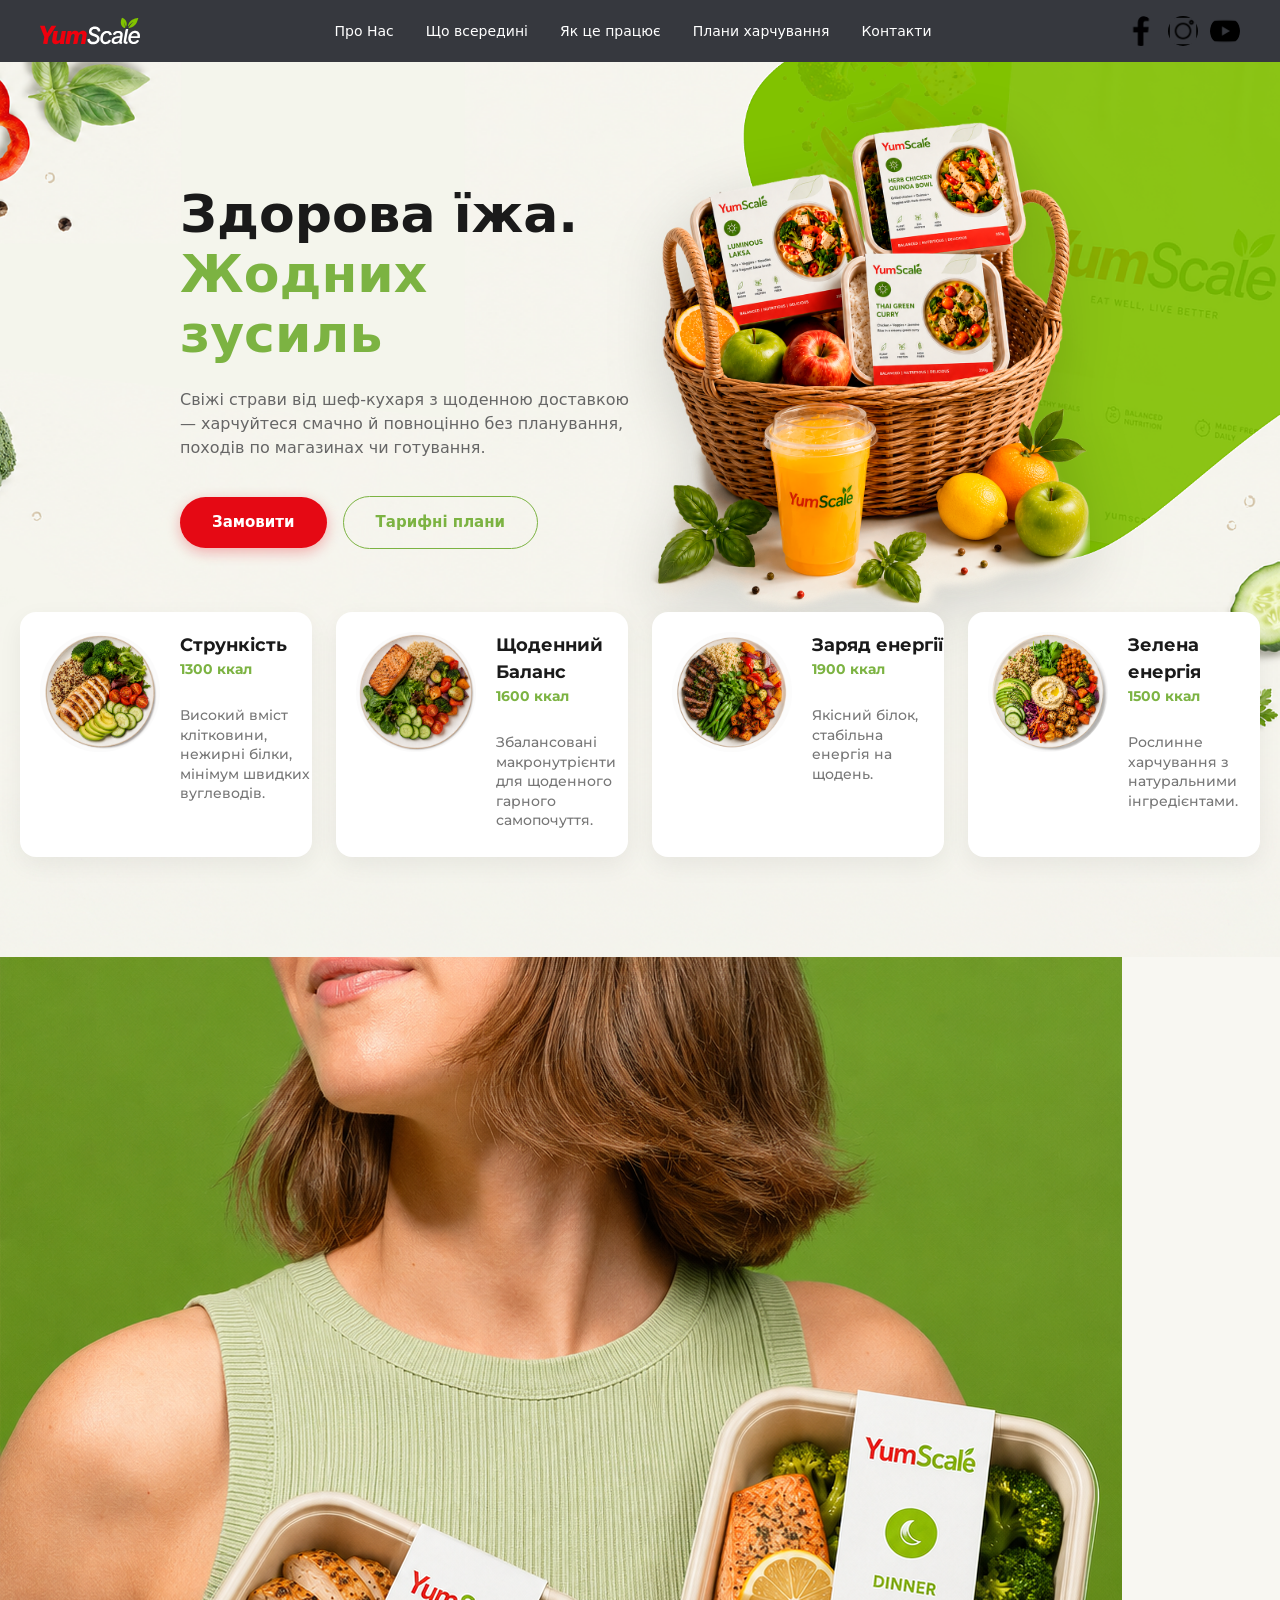
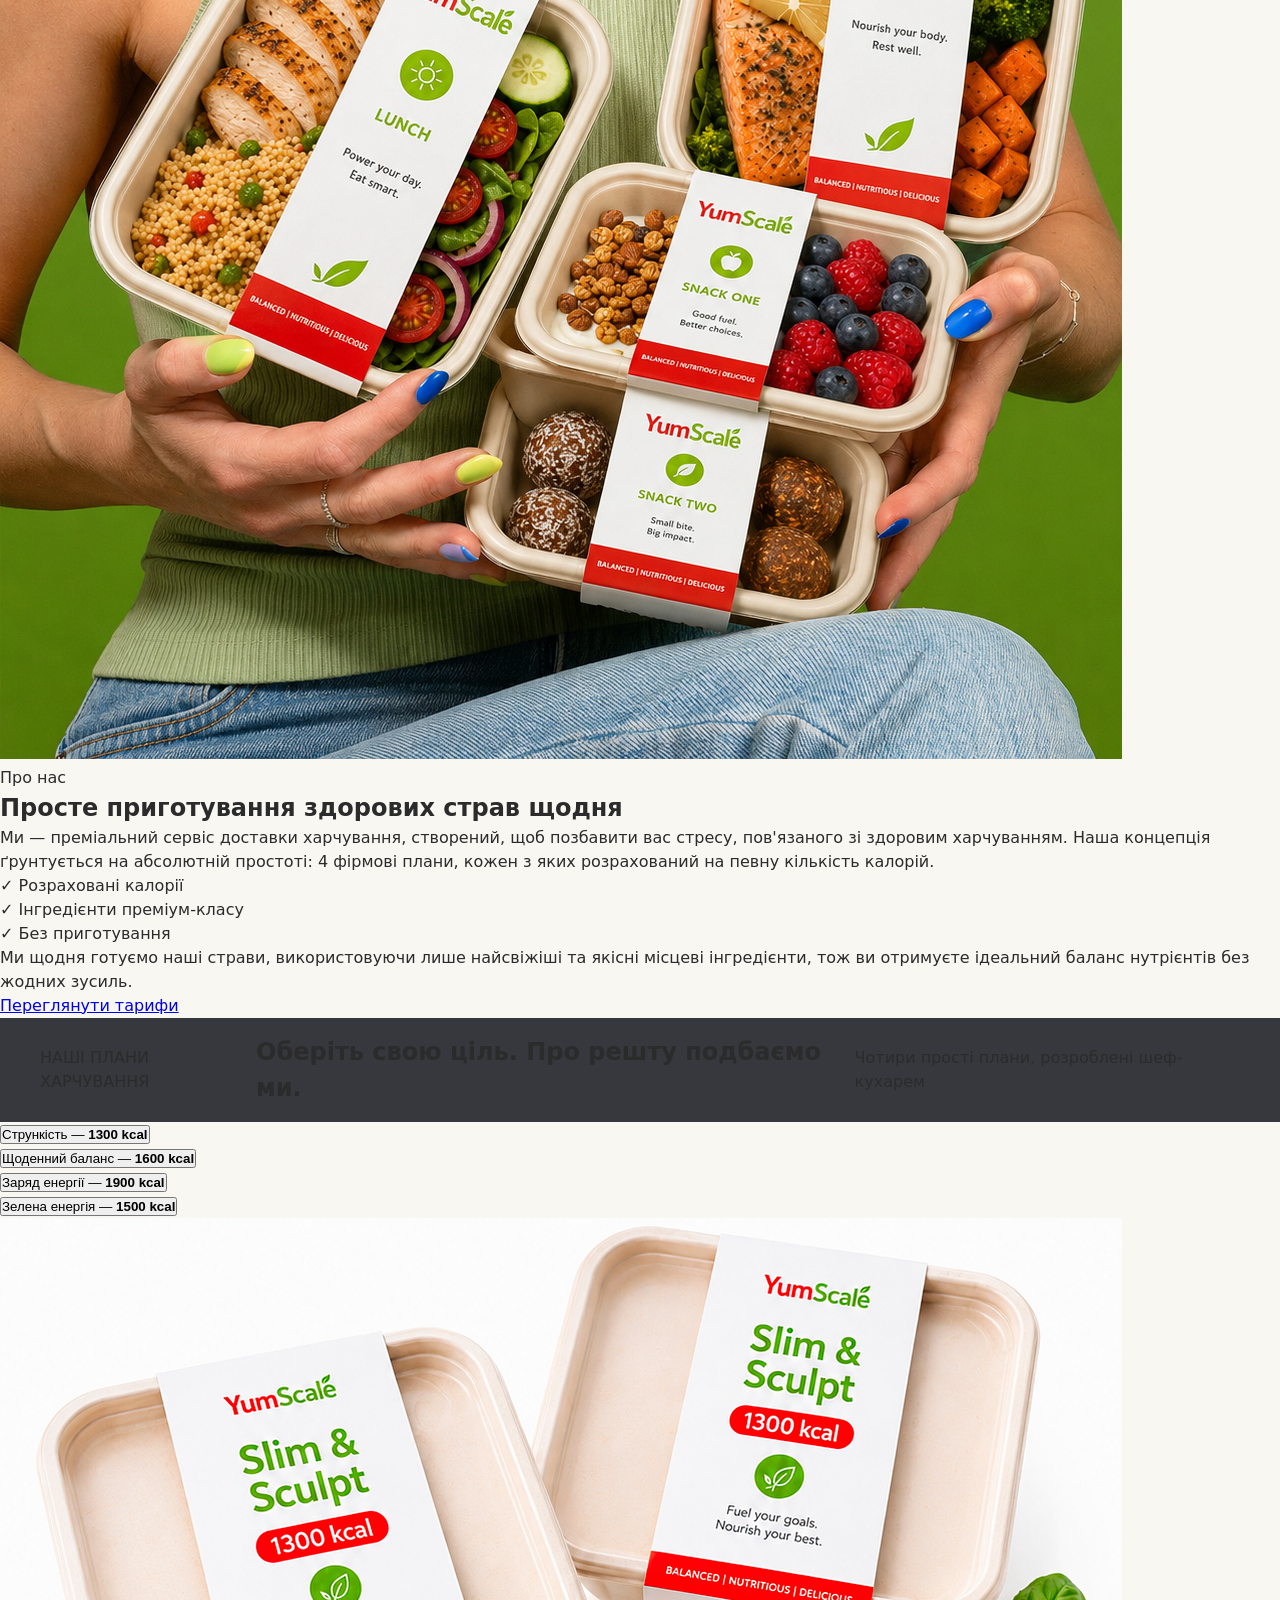
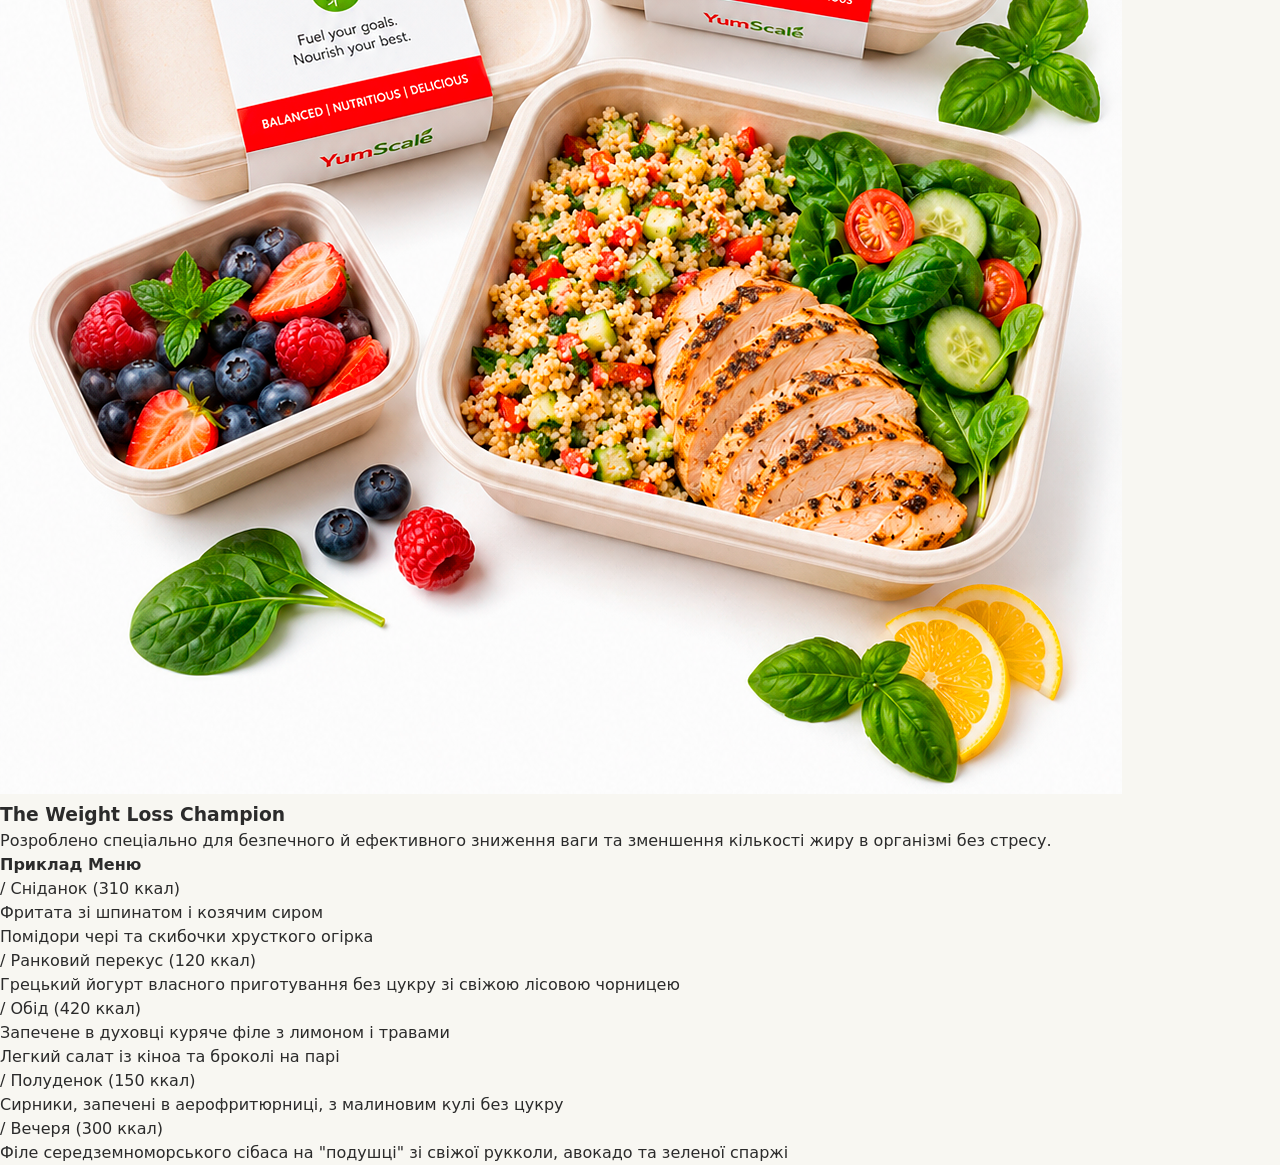
==== index.html @ 1cda593f "Lab8" ====
<!DOCTYPE html>
<html lang="en">
<head>
    <meta charset="UTF-8">
    <meta name="viewport" content="width=device-width, initial-scale=1.0">
    <title>YumScale</title>
    <link rel="stylesheet" href="css.css">
</head>
<body>
    <header>
        <img src="/Images/logo.svg" alt="#" width="100" height="30">
        <nav>
            <ul>
                <li><a href="#about">Про Нас</a></li>
                <li><a href="">Що всередині</a></li>
                <li><a href="">Як це працює</a></li>
                <li><a href="">Плани харчування</a></li>
                <li><a href="/details.html">Контакти</a></li>
            </ul>
        </nav>
        <div>
            <a href="https://facebook.com"><img src="/facebook-app-symbol.png" width="30" height="30" alt="#"></a>
            <a href="https://instagram.com"><img src="/instagram.png" alt="#" width="30" height="30"></a>
            <a href="https://www.youtube.com/"><img src="/youtube.png" alt="#" width="30" height="30"></a>
        </div>
    </header>

    <main>
        <section class="head">
            <div class="head__container">
                <div class="head__content">
                    <h1 class="head__title"> Здорова їжа.<br><span class="head__title-accent">Жодних зусиль</span></h1>
                    <p class="head__description"> Свіжі страви від шеф-кухаря з щоденною доставкою — харчуйтеся смачно й повноцінно без планування, походів по магазинах чи готування.</p>
                <div class="head__actions">
                    <a href="#order" class="head__btn head__btn--primary">Замовити</a>
                    <a href="#plans" class="head__btn head__btn--secondary">Тарифні плани</a>
                </div>
                </div>
                <div class="head__media">
                <img src="/Images/1.png" alt="Кошик з готовими стравами та свіжими продуктами" width="440" height="456" class="head__image">
                </div>
            </div>
            <div class="head__ration-card">
                <article class="ration-card">
                    <img src="/Images/ChatGPT Image Jun 30, 2026, 11_27_58 AM (1).png"  alt="Стрункість" class="ration-card__image">
                    <div class="ration-card__body">
                        <h3 class="ration-card__title">Стрункість</h3>
                        <dl class="ration-card__details">
                            <dd class="ration-card__calories">1300 ккал</dd>
                            <dd class="ration-card__description">Високий вміст клітковини, нежирні білки, мінімум швидких вуглеводів.</dd>
                        </dl>
                    </div>
                </article>
            
                <article class="ration-card">
                    <img src="/Images/ChatGPT Image Jun 30, 2026, 11_27_59 AM (4).png"  alt="Стрункість" class="ration-card__image">
                    <div class="ration-card__body">
                        <h3 class="ration-card__title">Щоденний Баланс</h3>
                        <dl class="ration-card__details">
                            <dd class="ration-card__calories">1600 ккал</dd>                        
                            <dd class="ration-card__description">Збалансовані макронутрієнти для щоденного гарного самопочуття.</dd>
                        </dl>
                    </div>
                </article>
            
                <article class="ration-card">
                    <img src="/Images/ChatGPT Image Jun 30, 2026, 11_27_59 AM (3).png"  alt="Стрункість" class="ration-card__image">
                    <div class="ration-card__body">
                        <h3 class="ration-card__title">Заряд енергії</h3>
                        <dl class="ration-card__details">
                            <dd class="ration-card__calories">1900 ккал</dd>
                            <dd class="ration-card__description">Якісний білок, стабільна енергія на щодень.</dd>
                        </dl>
                    </div>
                </article>
            
                <article class="ration-card">
                    <img src="/Images/ChatGPT Image Jun 30, 2026, 11_27_58 AM (2).png"  alt="Стрункість" class="ration-card__image">
                    <div class="ration-card__body">
                        <h3 class="ration-card__title">Зелена енергія</h3>
                        <dl class="ration-card__details">
                            <dd class="ration-card__calories">1500 ккал</dd>
                            <dd class="ration-card__description">Рослинне харчування з натуральними інгредієнтами.</dd>
                        </dl>
                    </div>
                </article>
            </div>
        </section>

        <section class="about" id="about">
            <div class="about__container">
                <div class="about__media">
                    <img src="/Images/ChatGPT Image Jun 29, 2026, 12_52_19 PM.png" alt="№" class="about__image">
                </div>

                <div class="about__content">
                    <span class="about__subtitle">Про нас</span>
                    <h2 class="about__title">Просте приготування здорових страв щодня</h2>
                    <p class="about__text">Ми — преміальний сервіс доставки харчування, створений, щоб позбавити вас стресу, пов'язаного зі здоровим харчуванням. Наша концепція ґрунтується на абсолютній простоті: 4 фірмові плани, кожен з яких розрахований на певну кількість калорій.</p>
                    <ul class="about__features features-list">
                        <div class="features-list__item">
                            <span class="features-list__icon">✓</span>
                            <span class="features-list__text">Розраховані калорії</span>
                        </div>
                        <div class="features-list__item">
                            <span class="features-list__icon">✓</span>
                            <span class="features-list__text">Інгредієнти преміум-класу</span>
                        </div>
                        <div class="features-list__item">
                            <span class="features-list__icon">✓</span>
                            <span class="features-list__text">Без приготування</span>
                        </div>
                    </ul>
                    <p class="about__text">Ми щодня готуємо наші страви, використовуючи лише найсвіжіші та якісні місцеві інгредієнти, тож ви отримуєте ідеальний баланс нутрієнтів без жодних зусиль.</p>
                    <div class="about__actions"><a href="#plans" class="about__btn btn btn--primary">Переглянути тарифи</a></div>
                </div>

            </div>
        </section>

        <section class="plans">
            <div class="plans__container">

                <header class="plans__header">
                    <span class="plans__subtitle">НАШІ ПЛАНИ ХАРЧУВАННЯ</span>
                    <h2 class="plans__title">Оберіть свою ціль. Про решту подбаємо ми.</h2>
                    <p class="plans__description">Чотири прості плани, розроблені шеф-кухарем</p>
                </header>

                <ul class="plans__tabs tabs-menu">
                    <li class="tabs-menu__item">
                        <button class="tabs-menu__btn tabs-menu__btn--active" type="button">Стрункість — <strong>1300 kcal</strong></button>
                    </li>
                    <li class="tabs-menu__item">
                        <button class="tabs-menu__btn" type="button">Щоденний баланс — <strong>1600 kcal</strong></button>
                    </li>
                    <li class="tabs-menu__item">
                        <button class="tabs-menu__btn" type="button">Заряд енергії — <strong>1900 kcal</strong></button>
                    </li>
                    <li class="tabs-menu__item">
                        <button class="tabs-menu__btn" type="button">Зелена енергія — <strong>1500 kcal</strong></button>
                    </li>
                </ul>

                <div class="plans__content plan-details">
                
                    <div class="plan-details__media">
                        <img src="/Images/meal1.png" alt="Раціон Slim & Sculpt 1300 kcal" class="plan-details__image">
                    </div>
                
                    <div class="plan-details__info">
                        <h3 class="plan-details__title">The Weight Loss Champion</h3>
                        <p class="plan-details__text">Розроблено спеціально для безпечного й ефективного зниження ваги та зменшення кількості жиру в організмі без стресу.</p>
                        <h4 class="plan-details__menu-title">Приклад Меню</h4>
                    
                        <ul class="nested-menu">
                            <ol class="nested-menu__sublist">

                                <li class="nested-menu__item nested-menu__item--level-2">
                                    <span class="nested-menu__meal-title"> / Сніданок (310 ккал)</span>
                                    <ul class="nested-menu__dish-list">
                                        <li class="nested-menu__dish-item">Фритата зі шпинатом і козячим сиром</li>
                                        <li class="nested-menu__dish-item">Помідори чері та скибочки хрусткого огірка</li>
                                    </ul>
                                </li>
                            
                                <li class="nested-menu__item nested-menu__item--level-2">
                                    <span class="nested-menu__meal-title"> / Ранковий перекус (120 ккал)</span>
                                    <ul class="nested-menu__dish-list">
                                        <li class="nested-menu__dish-item">Грецький йогурт власного приготування без цукру зі свіжою лісовою чорницею</li>
                                    </ul>
                                </li>
                            
                                <li class="nested-menu__item nested-menu__item--level-2">
                                    <span class="nested-menu__meal-title"> / Обід (420 ккал)</span>
                                    <ul class="nested-menu__dish-list">
                                        <li class="nested-menu__dish-item">Запечене в духовці куряче філе з лимоном і травами</li>
                                        <li class="nested-menu__dish-item">Легкий салат із кіноа та броколі на парі</li>
                                    </ul>
                                </li>
                            
                                <li class="nested-menu__item nested-menu__item--level-2">
                                    <span class="nested-menu__meal-title"> / Полуденок (150 ккал)</span>
                                    <ul class="nested-menu__dish-list">
                                        <li class="nested-menu__dish-item">Сирники, запечені в аерофритюрниці, з малиновим кулі без цукру</li>
                                    </ul>
                                </li>
                            
                                <li class="nested-menu__item nested-menu__item--level-2">
                                    <span class="nested-menu__meal-title"> / Вечеря (300 ккал)</span>
                                    <ul class="nested-menu__dish-list">
                                        <li class="nested-menu__dish-item">Філе середземноморського сібаса на "подушці" зі свіжої рукколи, авокадо та зеленої спаржі</li>
                                    </ul>
                                </li>
                            </ol>
                        </ul>
                    </div>
                </div>
            </div>
        </section>

    </main>

    <footer>
        
    </footer>
</body>
</html>
---- css.css ----
@import url("https://fonts.googleapis.com/css2?family=Montserrat:wght@400;500;600;700&display=swap");
*,
*::before,
*::after {
  box-sizing: border-box;
  margin: 0;
  padding: 0;
}

body {
  font-family: "Inter", system-ui, -apple-system, sans-serif;
  background-color: #f8f7f2;
  color: #2b2b2b;
  line-height: 1.5;
}

header {
  background-color: #36383e;
  padding: 16px 40px;
  display: flex;
  align-items: center;
  justify-content: space-between;
  position: sticky;
  top: 0;
  z-index: 100;
}

header nav ul {
  display: flex;
  list-style: none;
  gap: 32px;
}

header nav a {
  color: #ffffff;
  text-decoration: none;
  font-size: 14px;
  font-weight: 500;
  transition: color 0.2s ease;
}

header nav a:hover {
  color: #8bc34a;
}

header div {
  display: flex;
  align-items: center;
  gap: 12px;
}

header div a img {
  display: block;
  border-radius: 50%;
  transition: transform 0.2s ease, opacity 0.2s ease;
}

header div a img:hover {
  transform: scale(1.1);
  opacity: 0.9;
}

/*----------------------------------------------main------------------------------------------------------*/
/*------------------head-------------------------*/
.head {
  position: relative;
  overflow: hidden;
  padding: 60px 0 100px 0;
  background-image: url("/Images/Frame2.png");
  background-repeat: no-repeat;
  background-position: center center;
  background-size: cover;
  display: flex;
  flex-direction: column;
  justify-content: center;
}

.head__container {
  max-width: 1200px;
  margin: 0 auto;
  padding: 0 20px;
  display: flex;
  align-items: center;
  justify-content: space-between;
  position: relative;
  z-index: 2;
}

.head__content {
  flex: 0 1 50%;
  max-width: 550px;
}

.head__title {
  font-size: 52px;
  font-weight: 800;
  line-height: 1.15;
  color: #1a1a1a;
  margin-bottom: 24px;
}

.head__title-accent {
  color: #7cb342;
}

.head__description {
  font-size: 16px;
  color: #666666;
  margin-bottom: 36px;
  max-width: 480px;
}

.head__actions {
  display: flex;
  gap: 16px;
  align-items: center;
}

.head__btn {
  display: inline-flex;
  align-items: center;
  justify-content: center;
  padding: 14px 32px;
  border-radius: 30px;
  font-size: 15px;
  font-weight: 600;
  text-decoration: none;
  transition: all 0.25s ease;
}

.head__btn--primary {
  background-color: #e50914;
  color: #ffffff;
  box-shadow: 0 4px 14px rgba(229, 9, 20, 0.3);
}

.head__btn--primary:hover {
  background-color: #c00710;
  transform: translateY(-2px);
}

.head__btn--secondary {
  background-color: transparent;
  color: #7cb342;
  border: 1.5px solid #7cb342;
}

.head__btn--secondary:hover {
  background-color: #7cb342;
  color: #ffffff;
  transform: translateY(-2px);
}

.head__media {
  flex: 0 1 50%;
  display: flex;
  justify-content: center;
  position: relative;
  z-index: 2;
}

.head__image {
  max-width: 100%;
  height: auto;
  -o-object-fit: contain;
     object-fit: contain;
  filter: drop-shadow(0 15px 30px rgba(0, 0, 0, 0.15));
}

.head__ration-card {
  position: relative;
  display: flex;
  justify-content: center;
  gap: 24px;
  z-index: 3;
  padding: 0 20px;
}

.ration-card {
  height: 245px;
  width: 365px;
  font-family: "Montserrat", sans-serif;
  background-color: #ffffff;
  border-radius: 16px;
  box-shadow: 0 8px 24px rgba(0, 0, 0, 0.06);
  display: flex;
}

.ration-card__image {
  margin: 20px 20px;
  width: 120px;
  height: 120px;
  border-radius: 50%;
}

.ration-card__body {
  padding-top: 20px;
  display: flex;
  flex-direction: column;
  justify-content: start;
}

.ration-card__title {
  font-size: 18px;
  font-weight: 700;
  color: #1a1a1a;
}

.ration-card__calories {
  font-size: 14px;
  font-weight: 700;
  color: #7cb342;
  margin-bottom: 26px;
}

.ration-card__description {
  font-weight: 500;
  line-height: 1.2;
  font-size: 14px;
  color: #777777;
  line-height: 1.4;
}/*# sourceMappingURL=css.css.map */
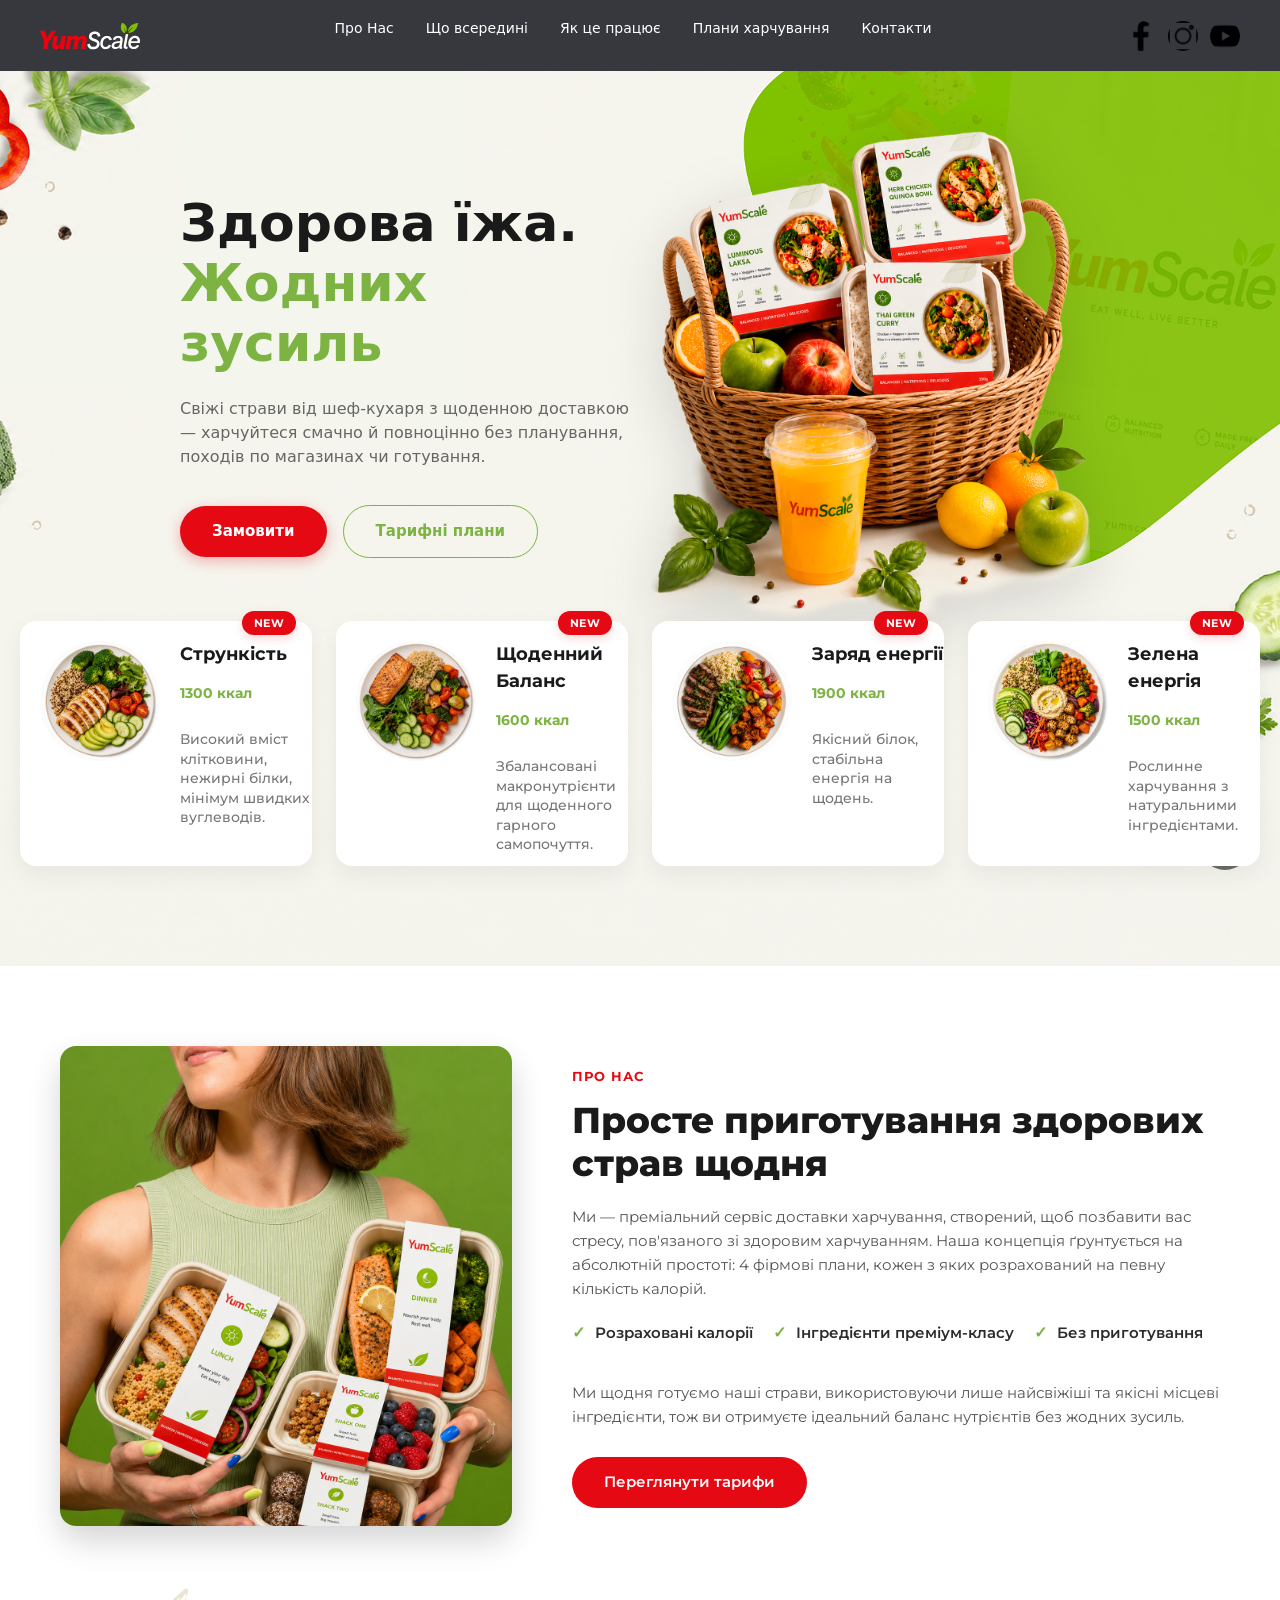
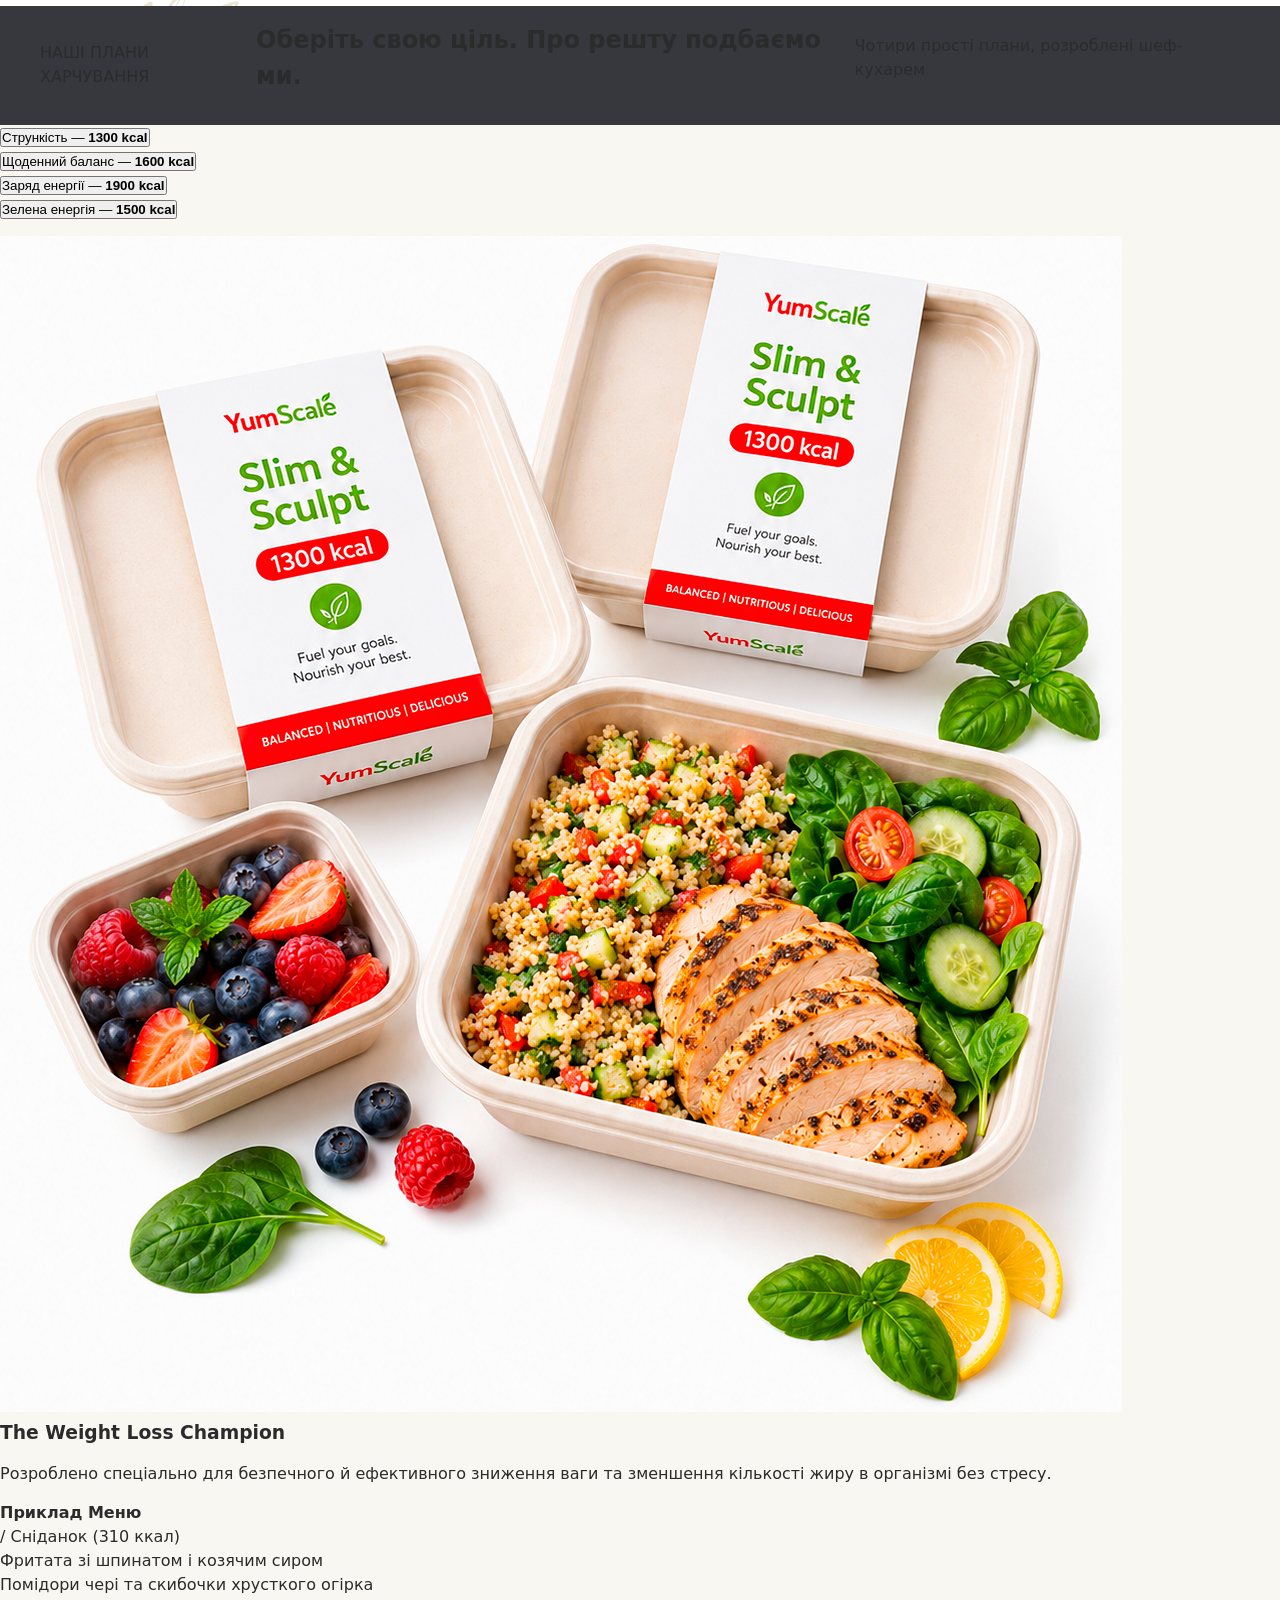
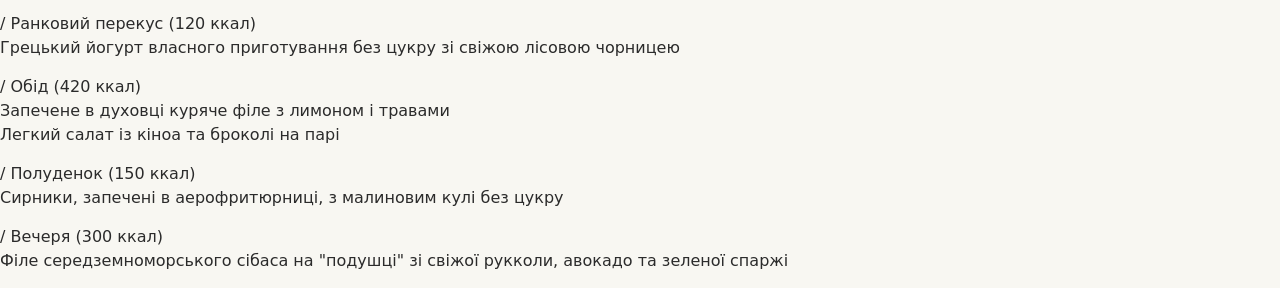
==== commit da7511ce: "Lab10" ====
--- a/index.html
+++ b/index.html
@@ -42,6 +42,7 @@
             </div>
             <div class="head__ration-card">
                 <article class="ration-card">
+                    <span class="ration-card__badge ration-card__badge--new">NEW</span>
                     <img src="/Images/ChatGPT Image Jun 30, 2026, 11_27_58 AM (1).png"  alt="Стрункість" class="ration-card__image">
                     <div class="ration-card__body">
                         <h3 class="ration-card__title">Стрункість</h3>
@@ -53,6 +54,7 @@
                 </article>
             
                 <article class="ration-card">
+                    <span class="ration-card__badge ration-card__badge--new">NEW</span>
                     <img src="/Images/ChatGPT Image Jun 30, 2026, 11_27_59 AM (4).png"  alt="Стрункість" class="ration-card__image">
                     <div class="ration-card__body">
                         <h3 class="ration-card__title">Щоденний Баланс</h3>
@@ -64,6 +66,7 @@
                 </article>
             
                 <article class="ration-card">
+                    <span class="ration-card__badge ration-card__badge--new">NEW</span>
                     <img src="/Images/ChatGPT Image Jun 30, 2026, 11_27_59 AM (3).png"  alt="Стрункість" class="ration-card__image">
                     <div class="ration-card__body">
                         <h3 class="ration-card__title">Заряд енергії</h3>
@@ -75,6 +78,7 @@
                 </article>
             
                 <article class="ration-card">
+                    <span class="ration-card__badge ration-card__badge--new">NEW</span>
                     <img src="/Images/ChatGPT Image Jun 30, 2026, 11_27_58 AM (2).png"  alt="Стрункість" class="ration-card__image">
                     <div class="ration-card__body">
                         <h3 class="ration-card__title">Зелена енергія</h3>
@@ -114,7 +118,6 @@
                     <p class="about__text">Ми щодня готуємо наші страви, використовуючи лише найсвіжіші та якісні місцеві інгредієнти, тож ви отримуєте ідеальний баланс нутрієнтів без жодних зусиль.</p>
                     <div class="about__actions"><a href="#plans" class="about__btn btn btn--primary">Переглянути тарифи</a></div>
                 </div>
-
             </div>
         </section>
 
@@ -204,5 +207,6 @@
     <footer>
         
     </footer>
+    <a href="#" class="back-to-top">↑</a>
 </body>
 </html>
--- a/css.css
+++ b/css.css
@@ -1,10 +1,12 @@
 @import url("https://fonts.googleapis.com/css2?family=Montserrat:wght@400;500;600;700&display=swap");
-*,
-*::before,
-*::after {
+* {
   box-sizing: border-box;
   margin: 0;
   padding: 0;
+}
+
+p, h1, h2, h3, ul {
+  margin-bottom: 15px;
 }
 
 body {
@@ -14,13 +16,35 @@
   line-height: 1.5;
 }
 
+.back-to-top {
+  position: fixed;
+  bottom: 30px;
+  right: 30px;
+  width: 50px;
+  height: 50px;
+  background-color: #333;
+  color: #fff;
+  text-align: center;
+  line-height: 50px;
+  border-radius: 50%;
+  text-decoration: none;
+  font-size: 24px;
+  opacity: 0.7;
+  transition: 0.3s;
+}
+
+.back-to-top:hover {
+  opacity: 1;
+  background-color: #e67e22;
+}
+
 header {
+  position: sticky;
   background-color: #36383e;
   padding: 16px 40px;
   display: flex;
   align-items: center;
   justify-content: space-between;
-  position: sticky;
   top: 0;
   z-index: 100;
 }
@@ -177,6 +201,7 @@
 }
 
 .ration-card {
+  position: relative;
   height: 245px;
   width: 365px;
   font-family: "Montserrat", sans-serif;
@@ -186,6 +211,23 @@
   display: flex;
 }
 
+.ration-card__badge {
+  position: absolute;
+  top: -10px;
+  right: 16px;
+  padding: 4px 12px;
+  border-radius: 20px;
+  font-family: "Montserrat", sans-serif;
+  font-size: 11px;
+  font-weight: 700;
+  text-transform: uppercase;
+  letter-spacing: 0.5px;
+  color: #ffffff;
+  background-color: #e50914;
+  box-shadow: 0 4px 10px rgba(224, 12, 12, 0.15);
+  z-index: 5;
+}
+
 .ration-card__image {
   margin: 20px 20px;
   width: 120px;
@@ -219,4 +261,113 @@
   font-size: 14px;
   color: #777777;
   line-height: 1.4;
+}
+
+/*----------------------------------------------- ABOUT ------------------------------------------------ */
+.about {
+  padding: 80px 0;
+  background-image: url(/Images/bg-1.jpg);
+  font-family: "Montserrat", sans-serif;
+}
+
+.about__container {
+  max-width: 1200px;
+  margin: 0 auto;
+  padding: 0 20px;
+  display: flex;
+  align-items: center;
+  justify-content: space-between;
+  gap: 60px;
+}
+
+.about__media {
+  flex: 1 1 48%;
+  border-radius: 24px;
+  box-shadow: 0 16px 36px rgba(0, 0, 0, 0.1);
+}
+
+.about__image {
+  height: 480px;
+  width: 452px;
+  display: block;
+  -o-object-fit: cover;
+     object-fit: cover;
+  border-radius: 16px;
+  box-shadow: 0 12px 30px rgba(0, 0, 0, 0.08);
+  -o-object-position: center 0%;
+     object-position: center 0%;
+}
+
+.about__subtitle {
+  display: inline-block;
+  font-size: 13px;
+  font-weight: 700;
+  text-transform: uppercase;
+  color: #e50914;
+  letter-spacing: 1px;
+  margin-bottom: 12px;
+}
+
+.about__title {
+  font-size: 36px;
+  font-weight: 800;
+  line-height: 1.2;
+  color: #1a1a1a;
+  margin-bottom: 20px;
+}
+
+.about__text {
+  font-size: 15px;
+  line-height: 1.6;
+  color: #555555;
+  margin-bottom: 20px;
+}
+
+.features-list {
+  display: flex;
+  gap: 20px;
+  list-style: none;
+  padding: 0;
+  margin: 0 0 24px 0;
+}
+
+.features-list__item {
+  display: flex;
+  align-items: center;
+  gap: 10px;
+  margin-bottom: 12px;
+}
+
+.features-list__icon {
+  color: #7cb342;
+  font-weight: 800;
+  font-size: 16px;
+}
+
+.features-list__text {
+  font-size: 15px;
+  font-weight: 600;
+  color: #2b2b2b;
+}
+
+.about__actions {
+  margin-top: 28px;
+}
+
+.btn {
+  display: inline-block;
+  padding: 14px 32px;
+  font-size: 15px;
+  font-weight: 600;
+  text-decoration: none;
+  border-radius: 30px;
+}
+
+.btn--primary {
+  background-color: #e50914;
+  color: #ffffff;
+}
+
+.btn--primary:hover {
+  background-color: #e0444c;
 }/*# sourceMappingURL=css.css.map */
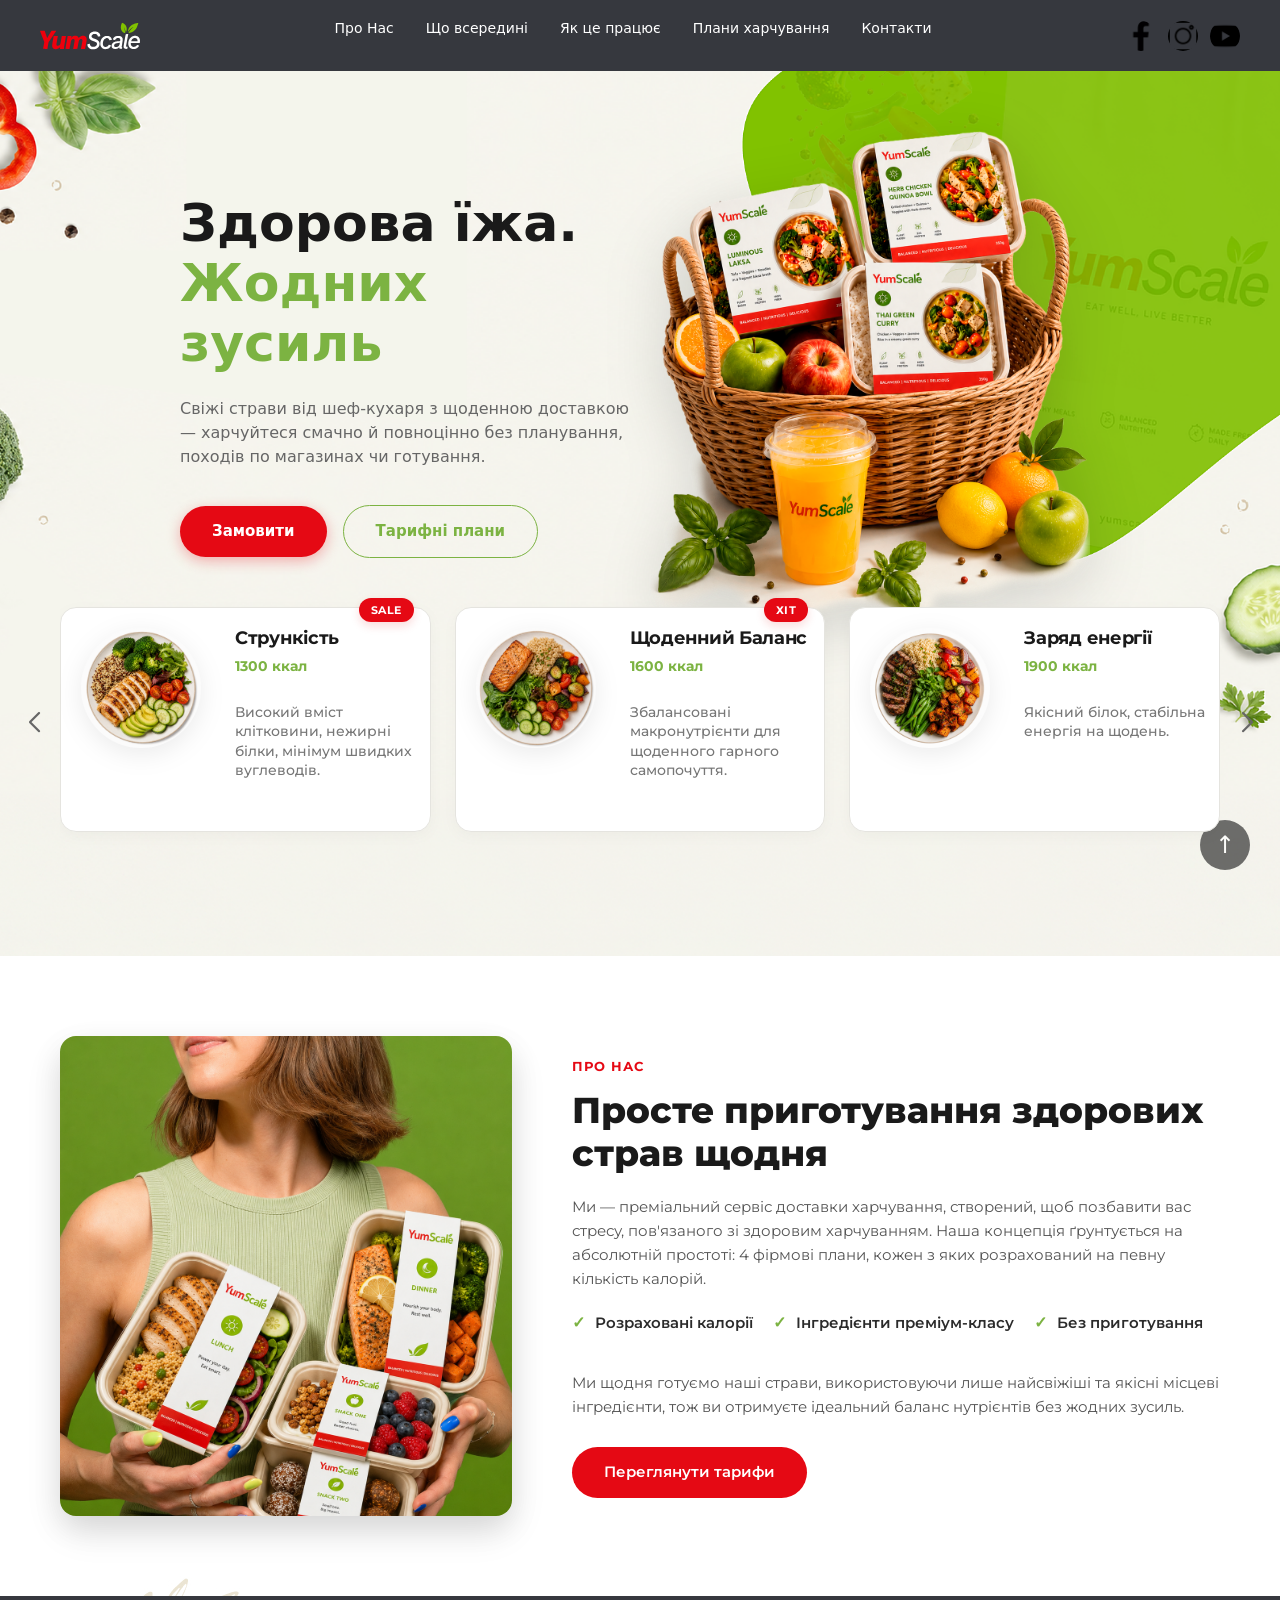
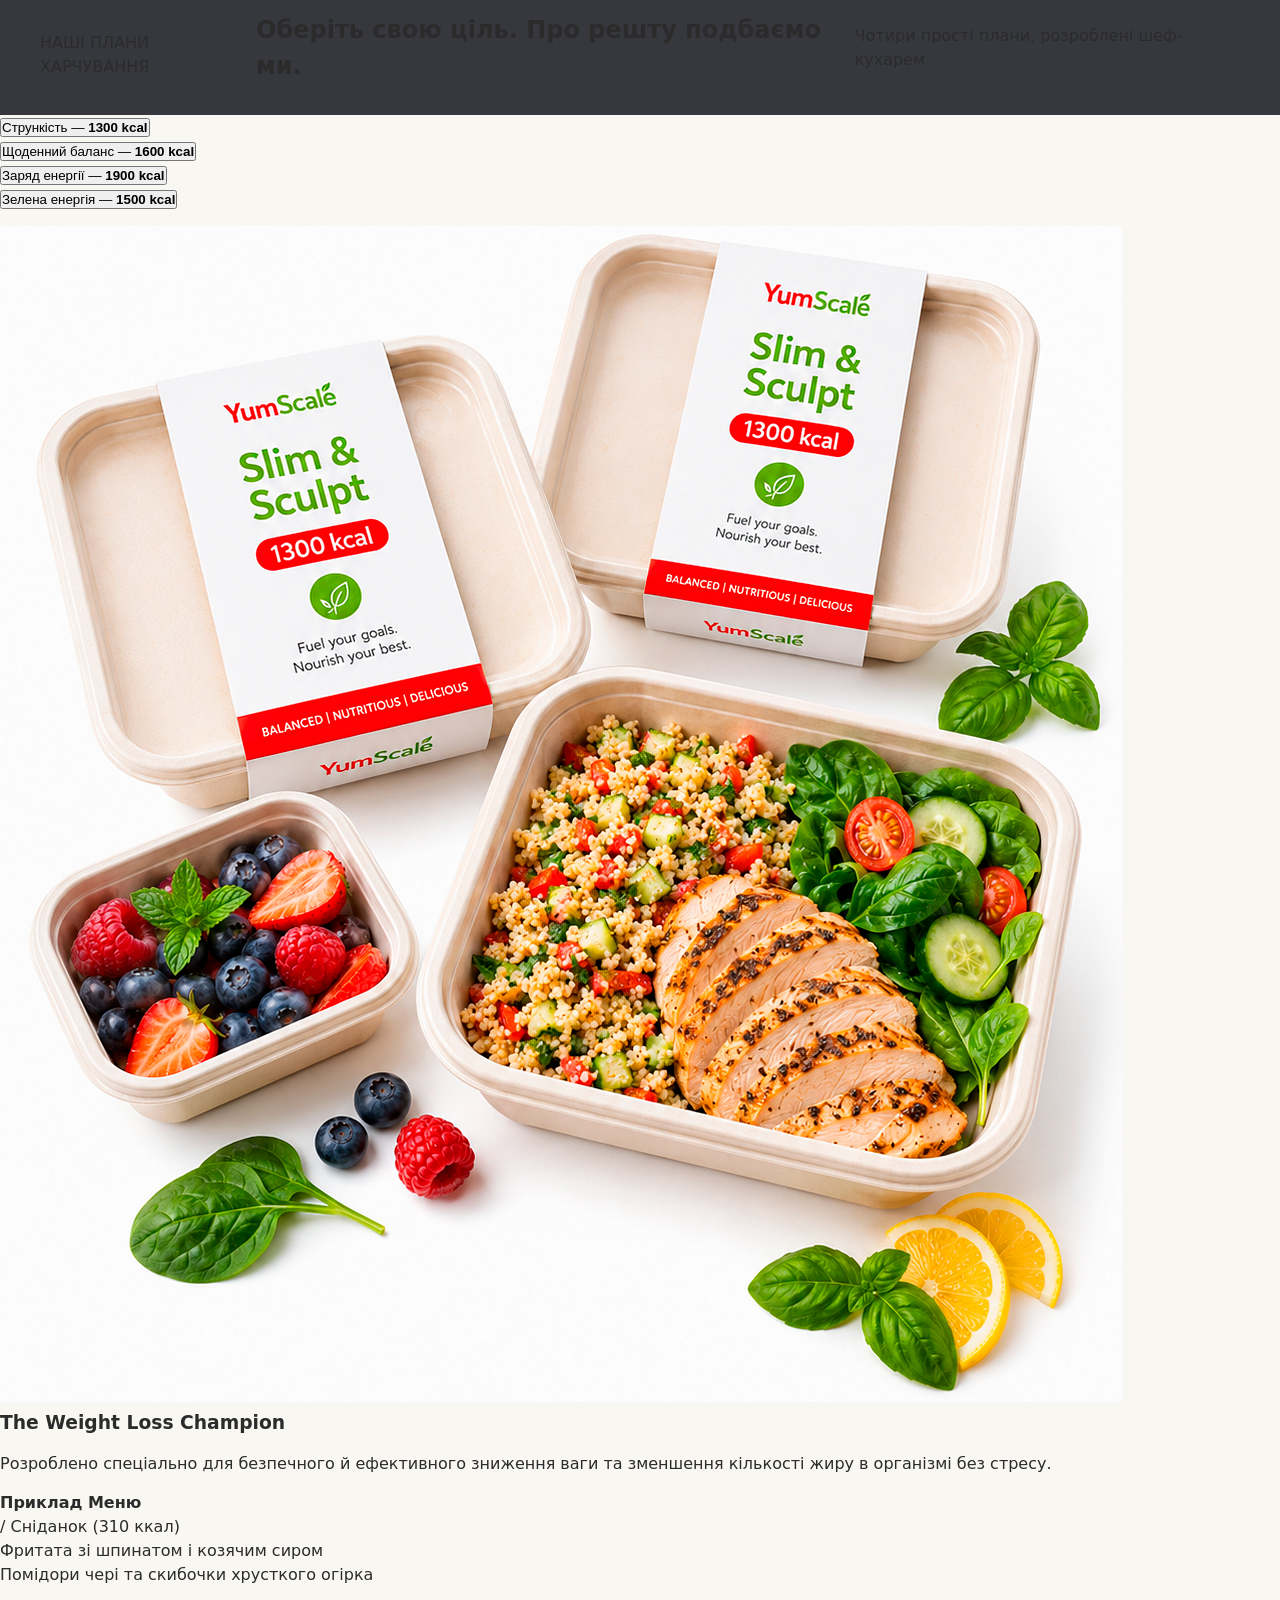
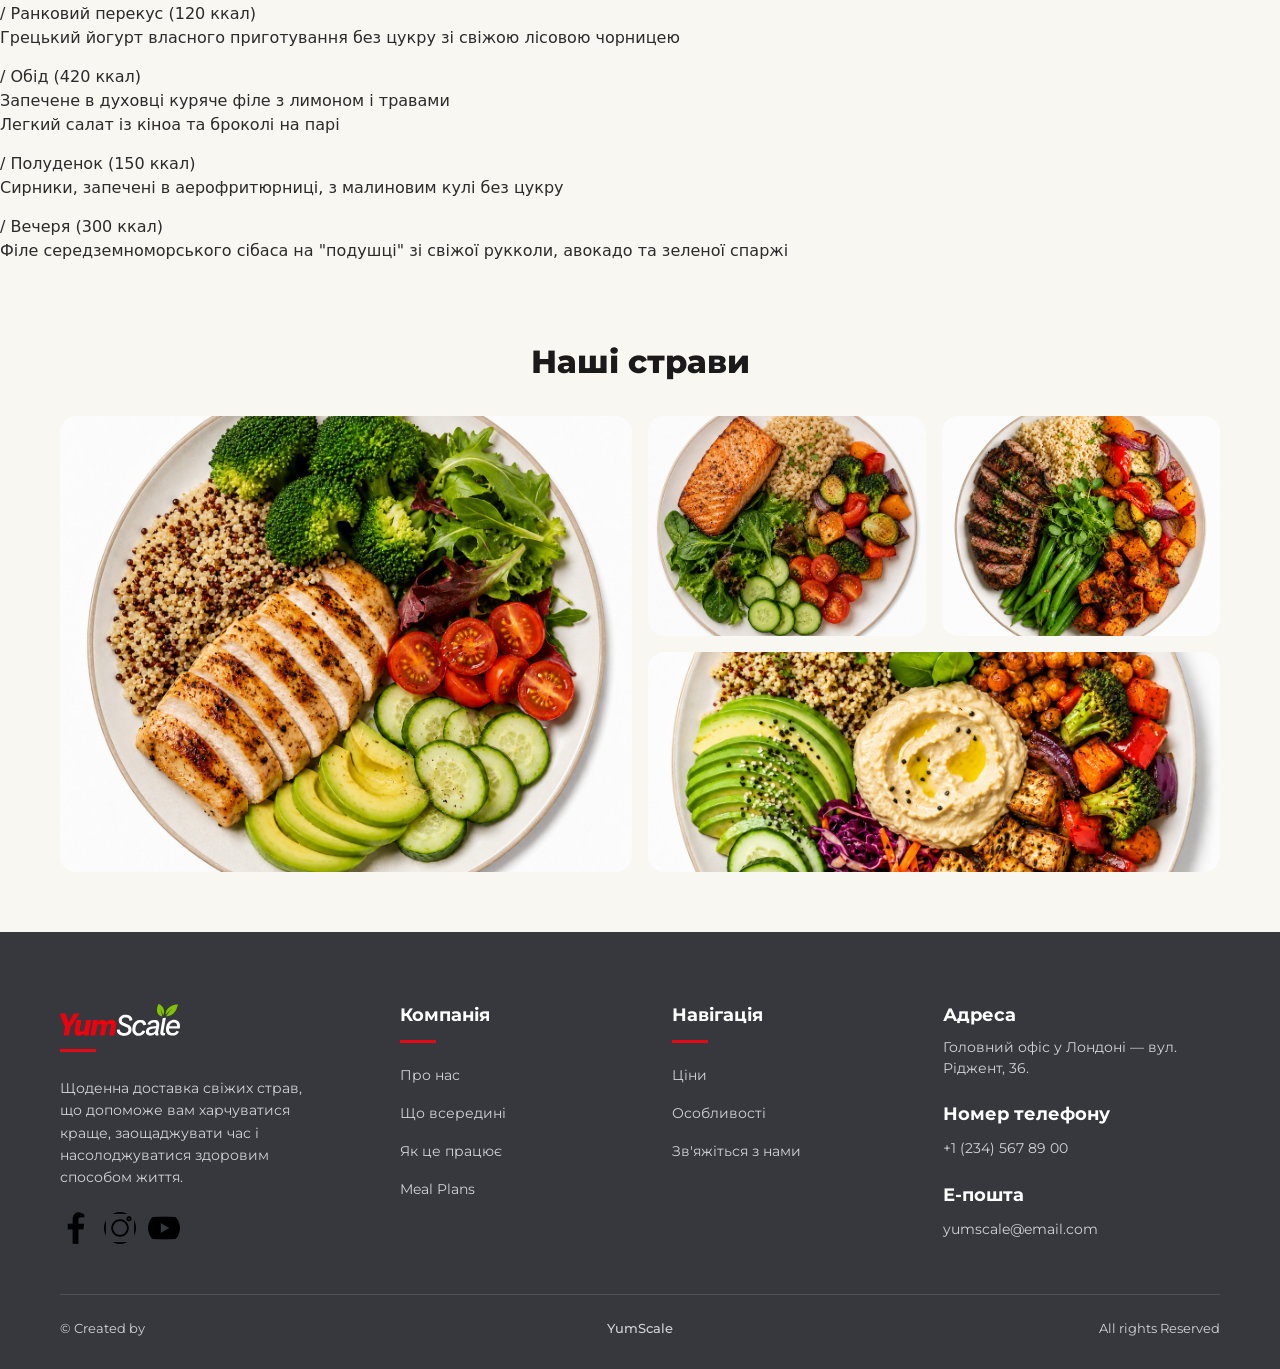
==== commit 7d98362b: "Lab12" ====
--- a/index.html
+++ b/index.html
@@ -5,6 +5,7 @@
     <meta name="viewport" content="width=device-width, initial-scale=1.0">
     <title>YumScale</title>
     <link rel="stylesheet" href="css.css">
+    <link rel="stylesheet" href="https://cdn.jsdelivr.net/npm/swiper@11/swiper-bundle.min.css"/>
 </head>
 <body>
     <header>
@@ -40,54 +41,106 @@
                 <img src="/Images/1.png" alt="Кошик з готовими стравами та свіжими продуктами" width="440" height="456" class="head__image">
                 </div>
             </div>
-            <div class="head__ration-card">
-                <article class="ration-card">
-                    <span class="ration-card__badge ration-card__badge--new">NEW</span>
-                    <img src="/Images/ChatGPT Image Jun 30, 2026, 11_27_58 AM (1).png"  alt="Стрункість" class="ration-card__image">
-                    <div class="ration-card__body">
-                        <h3 class="ration-card__title">Стрункість</h3>
-                        <dl class="ration-card__details">
-                            <dd class="ration-card__calories">1300 ккал</dd>
-                            <dd class="ration-card__description">Високий вміст клітковини, нежирні білки, мінімум швидких вуглеводів.</dd>
-                        </dl>
+            <div class="ration-slider">
+                <div class="swiper mySwiper">
+                    <div class="head__ration-card swiper-wrapper">
+                        <article class="ration-card swiper-slide">
+                            <span class="ration-card__badge ration-card__badge--sale">SALE</span>
+                            <img src="/Images/ChatGPT Image Jun 30, 2026, 11_27_58 AM (1).png" alt="Стрункість" class="ration-card__image">
+                            <div class="ration-card__body">
+                            <h3 class="ration-card__title">Стрункість</h3>
+                            <dl class="ration-card__details">
+                                <dd class="ration-card__calories">1300 ккал</dd>
+                                <dd class="ration-card__description">Високий вміст клітковини, нежирні білки, мінімум швидких вуглеводів.</dd>
+                            </dl>
+                            </div>
+                        </article>
+
+                        <article class="ration-card swiper-slide">
+                            <span class="ration-card__badge ration-card__badge--hit">ХІТ</span>
+                            <img src="/Images/ChatGPT Image Jun 30, 2026, 11_27_59 AM (4).png" alt="Щоденний Баланс" class="ration-card__image">
+                            <div class="ration-card__body">
+                            <h3 class="ration-card__title">Щоденний Баланс</h3>
+                            <dl class="ration-card__details">
+                                <dd class="ration-card__calories">1600 ккал</dd>
+                                <dd class="ration-card__description">Збалансовані макронутрієнти для щоденного гарного самопочуття.</dd>
+                            </dl>
+                            </div>
+                        </article>
+
+                        <article class="ration-card swiper-slide">
+                            <img src="/Images/ChatGPT Image Jun 30, 2026, 11_27_59 AM (3).png" alt="Заряд енергії" class="ration-card__image">
+                            <div class="ration-card__body">
+                            <h3 class="ration-card__title">Заряд енергії</h3>
+                            <dl class="ration-card__details">
+                                <dd class="ration-card__calories">1900 ккал</dd>
+                                <dd class="ration-card__description">Якісний білок, стабільна енергія на щодень.</dd>
+                            </dl>
+                            </div>
+                        </article>
+
+                        <article class="ration-card swiper-slide">
+                            <span class="ration-card__badge ration-card__badge--new">NEW</span>
+                            <img src="/Images/ChatGPT Image Jun 30, 2026, 11_27_58 AM (2).png" alt="Зелена енергія" class="ration-card__image">
+                            <div class="ration-card__body">
+                            <h3 class="ration-card__title">Зелена енергія</h3>
+                            <dl class="ration-card__details">
+                                <dd class="ration-card__calories">1500 ккал</dd>
+                                <dd class="ration-card__description">Рослинне харчування з натуральними інгредієнтами.</dd>
+                            </dl>
+                            </div>
+                        </article>
+
+                        <article class="ration-card swiper-slide">
+                            <span class="ration-card__badge ration-card__badge--sale">SALE</span>
+                            <img src="/Images/ChatGPT Image Jun 30, 2026, 11_27_58 AM (1).png" alt="Стрункість" class="ration-card__image">
+                            <div class="ration-card__body">
+                            <h3 class="ration-card__title">Стрункість</h3>
+                            <dl class="ration-card__details">
+                                <dd class="ration-card__calories">1300 ккал</dd>
+                                <dd class="ration-card__description">Високий вміст клітковини, нежирні білки, мінімум швидких вуглеводів.</dd>
+                            </dl>
+                            </div>
+                        </article>
+
+                        <article class="ration-card swiper-slide">
+                            <span class="ration-card__badge ration-card__badge--hit">ХІТ</span>
+                            <img src="/Images/ChatGPT Image Jun 30, 2026, 11_27_59 AM (4).png" alt="Щоденний Баланс" class="ration-card__image">
+                            <div class="ration-card__body">
+                            <h3 class="ration-card__title">Щоденний Баланс</h3>
+                            <dl class="ration-card__details">
+                                <dd class="ration-card__calories">1600 ккал</dd>
+                                <dd class="ration-card__description">Збалансовані макронутрієнти для щоденного гарного самопочуття.</dd>
+                            </dl>
+                            </div>
+                        </article>
+
+                        <article class="ration-card swiper-slide">
+                            <img src="/Images/ChatGPT Image Jun 30, 2026, 11_27_59 AM (3).png" alt="Заряд енергії" class="ration-card__image">
+                            <div class="ration-card__body">
+                            <h3 class="ration-card__title">Заряд енергії</h3>
+                            <dl class="ration-card__details">
+                                <dd class="ration-card__calories">1900 ккал</dd>
+                                <dd class="ration-card__description">Якісний білок, стабільна енергія на щодень.</dd>
+                                </dl>
+                            </div>
+                        </article>
+
+                        <article class="ration-card swiper-slide">
+                            <span class="ration-card__badge ration-card__badge--new">NEW</span>
+                            <img src="/Images/ChatGPT Image Jun 30, 2026, 11_27_58 AM (2).png" alt="Зелена енергія" class="ration-card__image">
+                            <div class="ration-card__body">
+                                <h3 class="ration-card__title">Зелена енергія</h3>
+                                <dl class="ration-card__details">
+                                    <dd class="ration-card__calories">1500 ккал</dd>
+                                    <dd class="ration-card__description">Рослинне харчування з натуральними інгредієнтами.</dd>
+                                </dl>
+                            </div>
+                        </article>
                     </div>
-                </article>
-            
-                <article class="ration-card">
-                    <span class="ration-card__badge ration-card__badge--new">NEW</span>
-                    <img src="/Images/ChatGPT Image Jun 30, 2026, 11_27_59 AM (4).png"  alt="Стрункість" class="ration-card__image">
-                    <div class="ration-card__body">
-                        <h3 class="ration-card__title">Щоденний Баланс</h3>
-                        <dl class="ration-card__details">
-                            <dd class="ration-card__calories">1600 ккал</dd>                        
-                            <dd class="ration-card__description">Збалансовані макронутрієнти для щоденного гарного самопочуття.</dd>
-                        </dl>
-                    </div>
-                </article>
-            
-                <article class="ration-card">
-                    <span class="ration-card__badge ration-card__badge--new">NEW</span>
-                    <img src="/Images/ChatGPT Image Jun 30, 2026, 11_27_59 AM (3).png"  alt="Стрункість" class="ration-card__image">
-                    <div class="ration-card__body">
-                        <h3 class="ration-card__title">Заряд енергії</h3>
-                        <dl class="ration-card__details">
-                            <dd class="ration-card__calories">1900 ккал</dd>
-                            <dd class="ration-card__description">Якісний білок, стабільна енергія на щодень.</dd>
-                        </dl>
-                    </div>
-                </article>
-            
-                <article class="ration-card">
-                    <span class="ration-card__badge ration-card__badge--new">NEW</span>
-                    <img src="/Images/ChatGPT Image Jun 30, 2026, 11_27_58 AM (2).png"  alt="Стрункість" class="ration-card__image">
-                    <div class="ration-card__body">
-                        <h3 class="ration-card__title">Зелена енергія</h3>
-                        <dl class="ration-card__details">
-                            <dd class="ration-card__calories">1500 ккал</dd>
-                            <dd class="ration-card__description">Рослинне харчування з натуральними інгредієнтами.</dd>
-                        </dl>
-                    </div>
-                </article>
+                </div>
+                <div class="swiper-button-prev ration-slider__prev"></div>
+                <div class="swiper-button-next ration-slider__next"></div>
             </div>
         </section>
 
@@ -204,9 +257,89 @@
 
     </main>
 
-    <footer>
+    <section class="gallery" id="inside">
+        <div class="gallery__container">
+            <h2 class="gallery__title">Наші страви</h2>
         
+            <div class="gallery__grid">
+                <div class="gallery__item gallery__item--large">
+                    <img src="/Images/ChatGPT Image Jun 30, 2026, 11_27_58 AM (1).png" alt="Страва 1" class="gallery__image">
+                </div>
+                <div class="gallery__item">
+                    <img src="/Images/ChatGPT Image Jun 30, 2026, 11_27_59 AM (4).png" alt="Страва 2" class="gallery__image">
+                </div>
+                <div class="gallery__item">
+                    <img src="/Images/ChatGPT Image Jun 30, 2026, 11_27_59 AM (3).png" alt="Страва 3" class="gallery__image">
+                </div>
+                <div class="gallery__item gallery__item--wide">
+                    <img src="/Images/ChatGPT Image Jun 30, 2026, 11_27_58 AM (2).png" alt="Страва 4" class="gallery__image">
+                </div>
+            </div>
+        </div>
+    </section>
+
+    <footer class="footer">
+        <div class="footer__container">
+            <div class="footer__grid">
+                <div class="footer__col footer__col--brand">
+                <a href="#" class="footer__logo"><img src="/Images/logo.svg" alt="YumScale" width="120" height="36"></a>
+                <p class="footer__description">Щоденна доставка свіжих страв, що допоможе вам харчуватися краще, заощаджувати час і насолоджуватися здоровим способом життя.</p>
+                <div class="footer__socials">
+                    <a href="https://facebook.com" class="footer__social-link" aria-label="Facebook">
+                    <img src="/facebook-app-symbol.png" width="32" height="32" alt="Facebook">
+                    </a>
+                    <a href="https://instagram.com" class="footer__social-link" aria-label="Instagram">
+                    <img src="/instagram.png" width="32" height="32" alt="Instagram">
+                    </a>
+                    <a href="https://www.youtube.com/" class="footer__social-link" aria-label="YouTube">
+                    <img src="/youtube.png" width="32" height="32" alt="YouTube">
+                    </a>
+                </div>
+                </div>
+                <div class="footer__col">
+                <h3 class="footer__title">Компанія</h3>
+                <ul class="footer__list">
+                    <li class="footer__item"><a href="#about" class="footer__link">Про нас</a></li>
+                    <li class="footer__item"><a href="#inside" class="footer__link">Що всередині</a></li>
+                    <li class="footer__item"><a href="#how" class="footer__link">Як це працює</a></li>
+                    <li class="footer__item"><a href="#plans" class="footer__link">Meal Plans</a></li>
+                </ul>
+                </div>
+                <div class="footer__col">
+                <h3 class="footer__title">Навігація</h3>
+                <ul class="footer__list">
+                    <li class="footer__item"><a href="#prices" class="footer__link">Ціни</a></li>
+                    <li class="footer__item"><a href="#features" class="footer__link">Особливості</a></li>
+                    <li class="footer__item"><a href="/details.html" class="footer__link">Зв'яжіться з нами</a></li>
+                </ul>
+                </div>
+                <div class="footer__col footer__col--contacts">
+                <div class="footer__contact-group">
+                    <h3 class="footer__title footer__title--no-line">Адреса</h3>
+                    <p class="footer__text">Головний офіс у Лондоні — вул. Ріджент, 36.</p>
+                </div>
+    
+                <div class="footer__contact-group">
+                    <h3 class="footer__title footer__title--no-line">Номер телефону</h3>
+                    <a href="tel:+12345678900" class="footer__link">+1 (234) 567 89 00</a>
+                </div>
+    
+                <div class="footer__contact-group">
+                    <h3 class="footer__title footer__title--no-line">Е-пошта</h3>
+                    <a href="mailto:yumscale@email.com" class="footer__link">yumscale@email.com</a>
+                    </div>
+                </div>
+    
+            </div>
+            <div class="footer__bottom">
+                <span class="footer__copy footer__copy--left">© Created by</span>
+                <span class="footer__copy footer__copy--center">YumScale</span>
+                <span class="footer__copy footer__copy--right">All rights Reserved</span>
+            </div>
+        </div>
     </footer>
     <a href="#" class="back-to-top">↑</a>
+    <script src="https://cdn.jsdelivr.net/npm/swiper@11/swiper-bundle.min.js"></script>
+    <script src="script.js"></script>
 </body>
 </html>
--- a/css.css
+++ b/css.css
@@ -115,6 +115,144 @@
   max-width: 550px;
 }
 
+.ration-slider {
+  position: relative;
+  width: 100%;
+  max-width: 1260px;
+  margin: -30px auto 0 auto;
+  padding: 0 50px;
+  box-sizing: border-box;
+  z-index: 3;
+}
+
+.swiper.mySwiper {
+  width: 100%;
+  padding: 16px 0 24px 0;
+  overflow: hidden;
+}
+
+.head__ration-card.swiper-wrapper {
+  display: flex;
+  justify-content: flex-start !important;
+  align-items: stretch;
+  gap: 0 !important;
+  padding: 0 !important;
+  margin: 0 !important;
+}
+
+.ration-card.swiper-slide {
+  position: relative;
+  height: auto;
+  min-height: 225px;
+  font-family: "Montserrat", sans-serif;
+  background-color: #ffffff;
+  border: 1px solid #e5e4df;
+  border-radius: 16px;
+  box-shadow: 0 4px 16px rgba(0, 0, 0, 0.03);
+  display: flex;
+  flex-direction: row;
+  align-items: flex-start;
+  justify-content: flex-start;
+  gap: 14px;
+  box-sizing: border-box;
+}
+
+.ration-card__badge {
+  position: absolute;
+  top: -10px;
+  right: 20px;
+  padding: 4px 12px;
+  border-radius: 20px;
+  font-family: "Montserrat", sans-serif;
+  font-size: 11px;
+  font-weight: 700;
+  text-transform: uppercase;
+  letter-spacing: 0.5px;
+  color: #ffffff;
+  background-color: #e50914;
+  box-shadow: 0 4px 10px rgba(224, 12, 12, 0.2);
+  z-index: 5;
+}
+
+.ration-card__badge--hit {
+  background-color: #7cb342;
+}
+
+.ration-card__badge--new {
+  background-color: #36383e;
+}
+
+.ration-card__image {
+  width: 10px;
+  height: 100px;
+  -o-object-fit: cover;
+     object-fit: cover;
+  border-radius: 50%;
+  flex-shrink: 0;
+  filter: drop-shadow(0 6px 12px rgba(0, 0, 0, 0.08));
+}
+
+.ration-card__body {
+  padding-top: 4px;
+  margin: 0;
+  display: flex;
+  flex-direction: column;
+  text-align: left;
+  justify-content: flex-start;
+}
+
+.ration-card__title {
+  font-size: 20px;
+  font-weight: 800;
+  line-height: 1.2;
+  color: #222222;
+  letter-spacing: -0.3px;
+  margin: 0 0 6px 0;
+}
+
+.ration-card__calories {
+  font-size: 14px;
+  font-weight: 800;
+  color: #82b440;
+  margin: 0 0 18px 0;
+}
+
+.ration-card__description {
+  font-weight: 400;
+  font-size: 13.5px;
+  color: #7a7a7a;
+  line-height: 1.45;
+  margin: 0;
+}
+
+.ration-slider__prev,
+.ration-slider__next {
+  color: #666666 !important;
+  width: 36px;
+  height: 36px;
+  top: 50%;
+  margin-top: -18px;
+}
+
+.ration-slider__prev::after,
+.ration-slider__next::after {
+  font-size: 20px !important;
+  font-weight: 700;
+}
+
+.ration-slider__prev {
+  left: 5px;
+}
+
+.ration-slider__next {
+  right: 5px;
+}
+
+.ration-slider__prev:hover,
+.ration-slider__next:hover {
+  color: #7cb342;
+}
+
 .head__title {
   font-size: 52px;
   font-weight: 800;
@@ -370,4 +508,212 @@
 
 .btn--primary:hover {
   background-color: #e0444c;
+}
+
+/*----------------------------------Griid Gallery------------------*/
+.gallery {
+  padding: 60px 0;
+  background-color: #f8f7f2;
+  font-family: "Montserrat", sans-serif;
+}
+
+.gallery__container {
+  max-width: 1200px;
+  margin: 0 auto;
+  padding: 0 20px;
+}
+
+.gallery__title {
+  font-size: 32px;
+  font-weight: 800;
+  color: #1a1a1a;
+  margin-bottom: 30px;
+  text-align: center;
+}
+
+.gallery__grid {
+  display: grid;
+  grid-template-columns: repeat(4, 1fr);
+  grid-auto-rows: 220px;
+  gap: 16px;
+}
+
+.gallery__item {
+  border-radius: 16px;
+  overflow: hidden;
+}
+
+.gallery__item--large {
+  grid-column: span 2;
+  grid-row: span 2;
+}
+
+.gallery__item--wide {
+  grid-column: span 2;
+}
+
+.gallery__image {
+  width: 100%;
+  height: 100%;
+  -o-object-fit: cover;
+     object-fit: cover;
+  display: block;
+}
+
+/*-------------------------Footer--------------------------------*/
+.footer {
+  background-color: #36383e;
+  color: #ffffff;
+  font-family: "Montserrat", sans-serif;
+  padding: 70px 0 30px 0;
+}
+
+.footer__container {
+  max-width: 1200px;
+  margin: 0 auto;
+  padding: 0 20px;
+}
+
+.footer__grid {
+  display: grid;
+  grid-template-columns: 1.3fr 1fr 1fr 1.2fr;
+  gap: 40px;
+  padding-bottom: 50px;
+  border-bottom: 1px solid rgba(255, 255, 255, 0.12);
+}
+
+.footer__logo {
+  display: inline-block;
+  position: relative;
+  padding-bottom: 14px;
+  margin-bottom: 18px;
+}
+
+.footer__logo::after {
+  content: "";
+  position: absolute;
+  left: 0;
+  bottom: 0;
+  width: 36px;
+  height: 3px;
+  background-color: #e50914;
+}
+
+.footer__logo img {
+  display: block;
+}
+
+.footer__description {
+  font-size: 13.5px;
+  line-height: 1.65;
+  color: #d1d3d8;
+  margin: 0 0 24px 0;
+  max-width: 260px;
+}
+
+.footer__socials {
+  display: flex;
+  align-items: center;
+  gap: 12px;
+}
+
+.footer__social-link img {
+  display: block;
+  border-radius: 50%;
+  transition: transform 0.2s ease, opacity 0.2s ease;
+}
+
+.footer__social-link:hover img {
+  opacity: 0.9;
+}
+
+.footer__title {
+  position: relative;
+  font-size: 18px;
+  font-weight: 700;
+  color: #ffffff;
+  padding-bottom: 14px;
+  margin: 0 0 20px 0;
+}
+
+.footer__title::after {
+  content: "";
+  position: absolute;
+  left: 0;
+  bottom: 0;
+  width: 36px;
+  height: 3px;
+  background-color: #e50914;
+}
+
+.footer__title--no-line {
+  padding-bottom: 0;
+  margin-bottom: 8px;
+}
+
+.footer__title--no-line::after {
+  display: none;
+}
+
+.footer__list {
+  list-style: none;
+  padding: 0;
+  margin: 0;
+}
+
+.footer__item {
+  margin-bottom: 14px;
+}
+
+.footer__item:last-child {
+  margin-bottom: 0;
+}
+
+.footer__link {
+  color: #d1d3d8;
+  text-decoration: none;
+  font-size: 14px;
+  font-weight: 400;
+  transition: color 0.2s ease;
+}
+
+.footer__link:hover {
+  color: #8bc34a;
+}
+
+.footer__contact-group {
+  margin-bottom: 22px;
+}
+
+.footer__contact-group:last-child {
+  margin-bottom: 0;
+}
+
+.footer__text {
+  font-size: 14px;
+  line-height: 1.5;
+  color: #d1d3d8;
+  margin: 0;
+}
+
+.footer__bottom {
+  display: grid;
+  grid-template-columns: repeat(3, 1fr);
+  align-items: center;
+  padding-top: 24px;
+  font-size: 13px;
+  color: #d1d3d8;
+}
+
+.footer__copy--left {
+  justify-self: start;
+}
+
+.footer__copy--center {
+  justify-self: center;
+  font-weight: 500;
+}
+
+.footer__copy--right {
+  justify-self: end;
 }/*# sourceMappingURL=css.css.map */
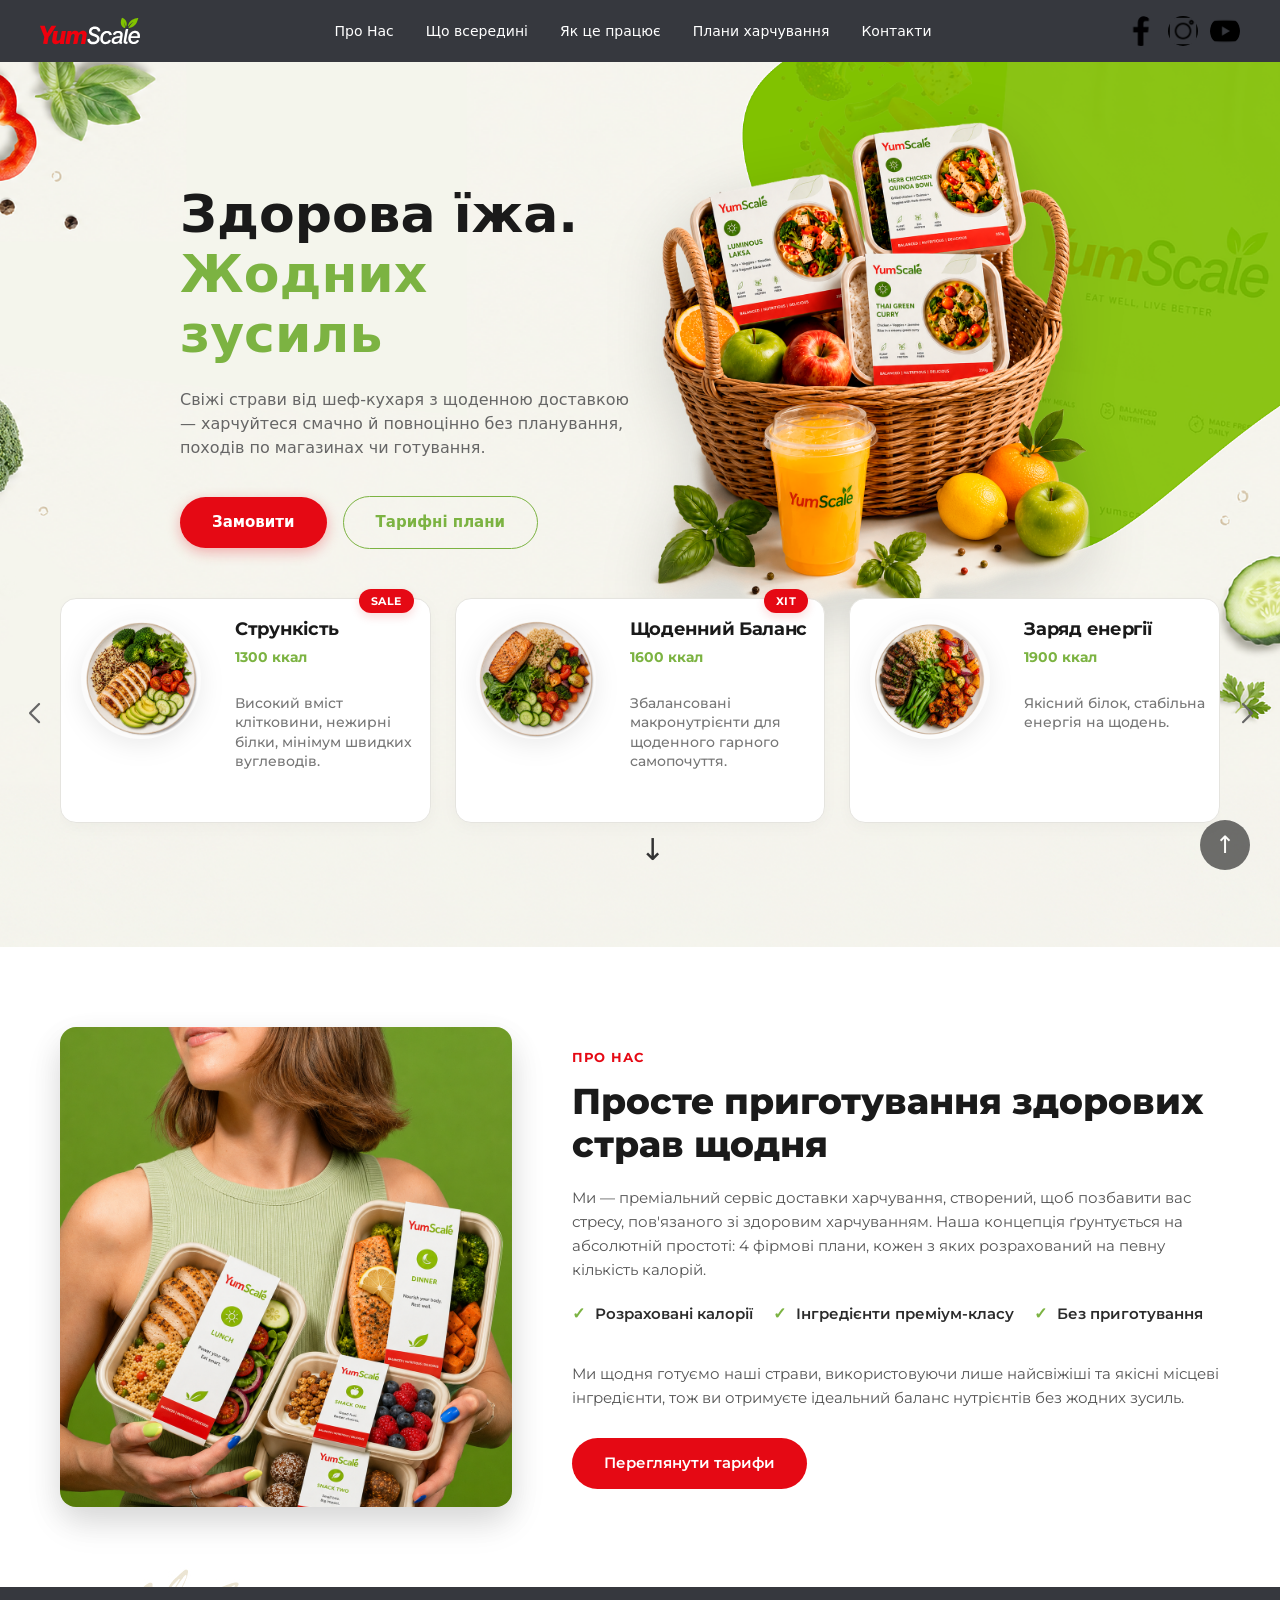
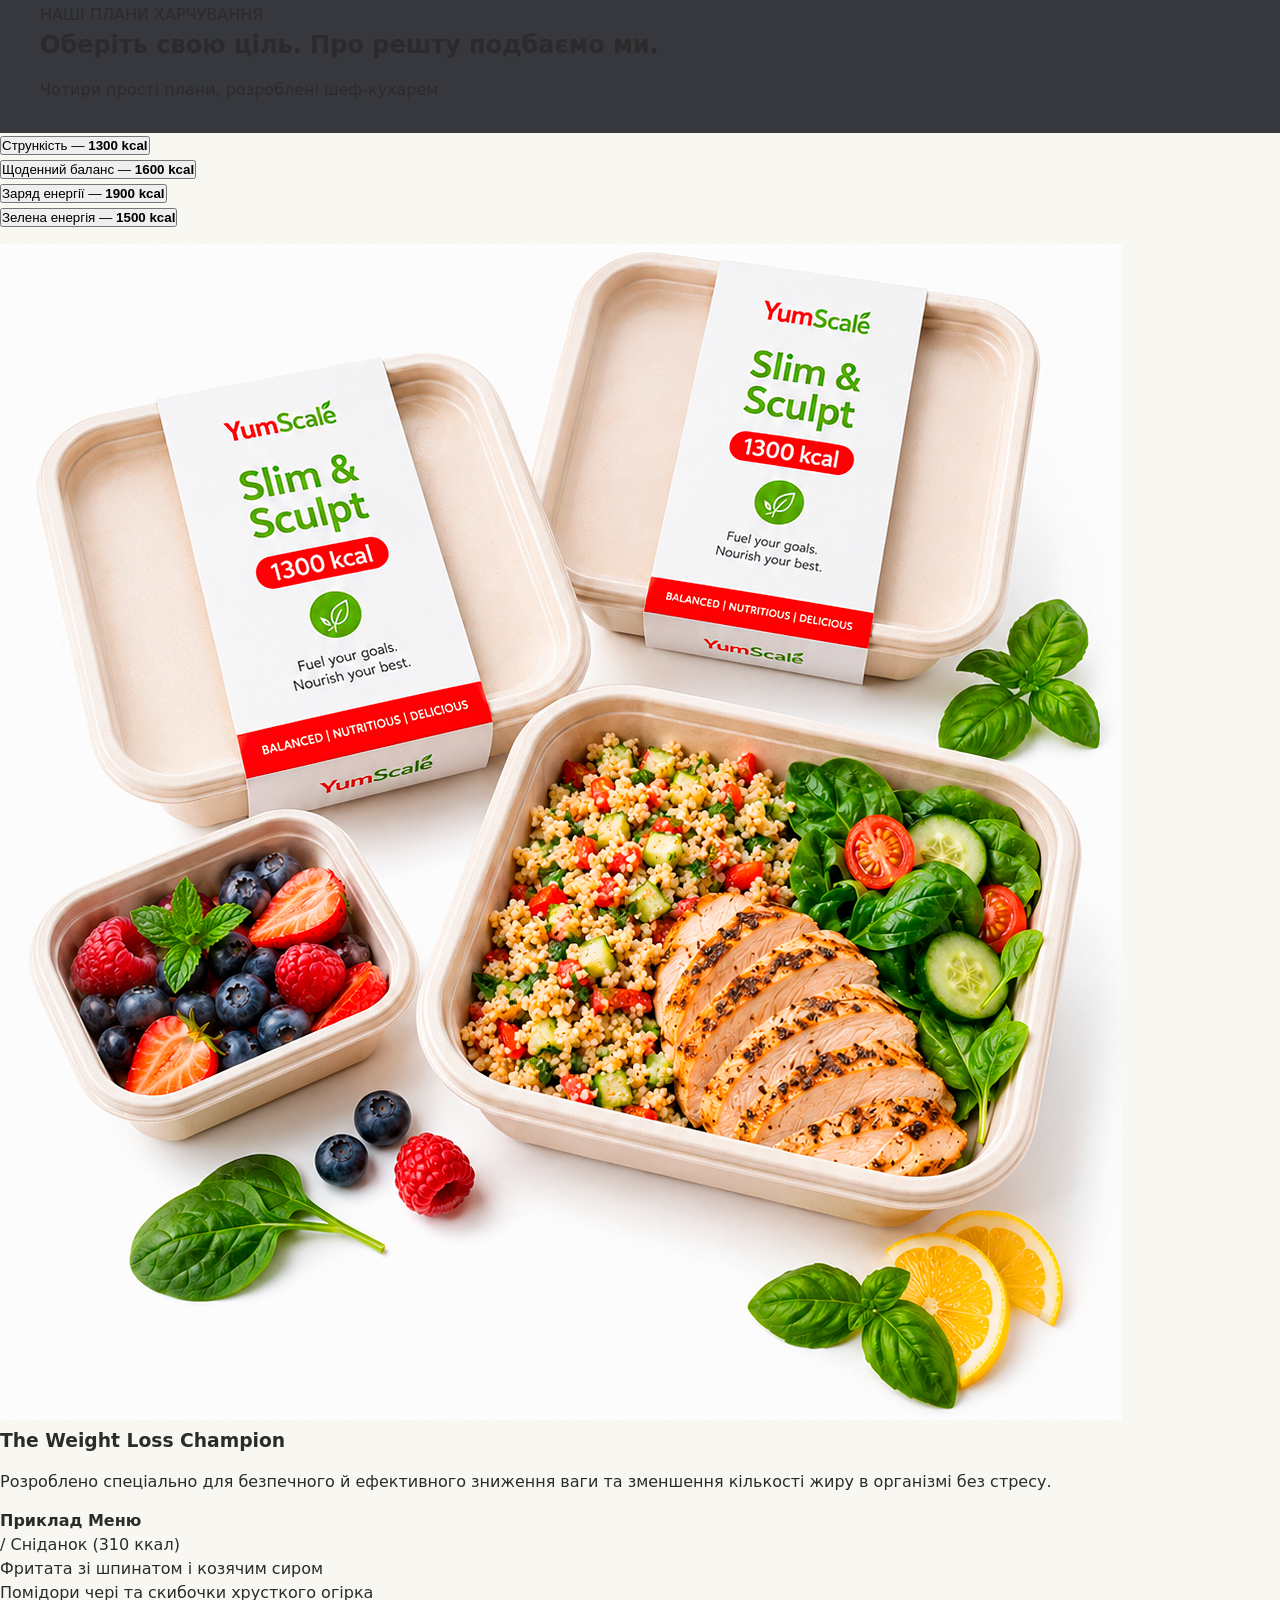
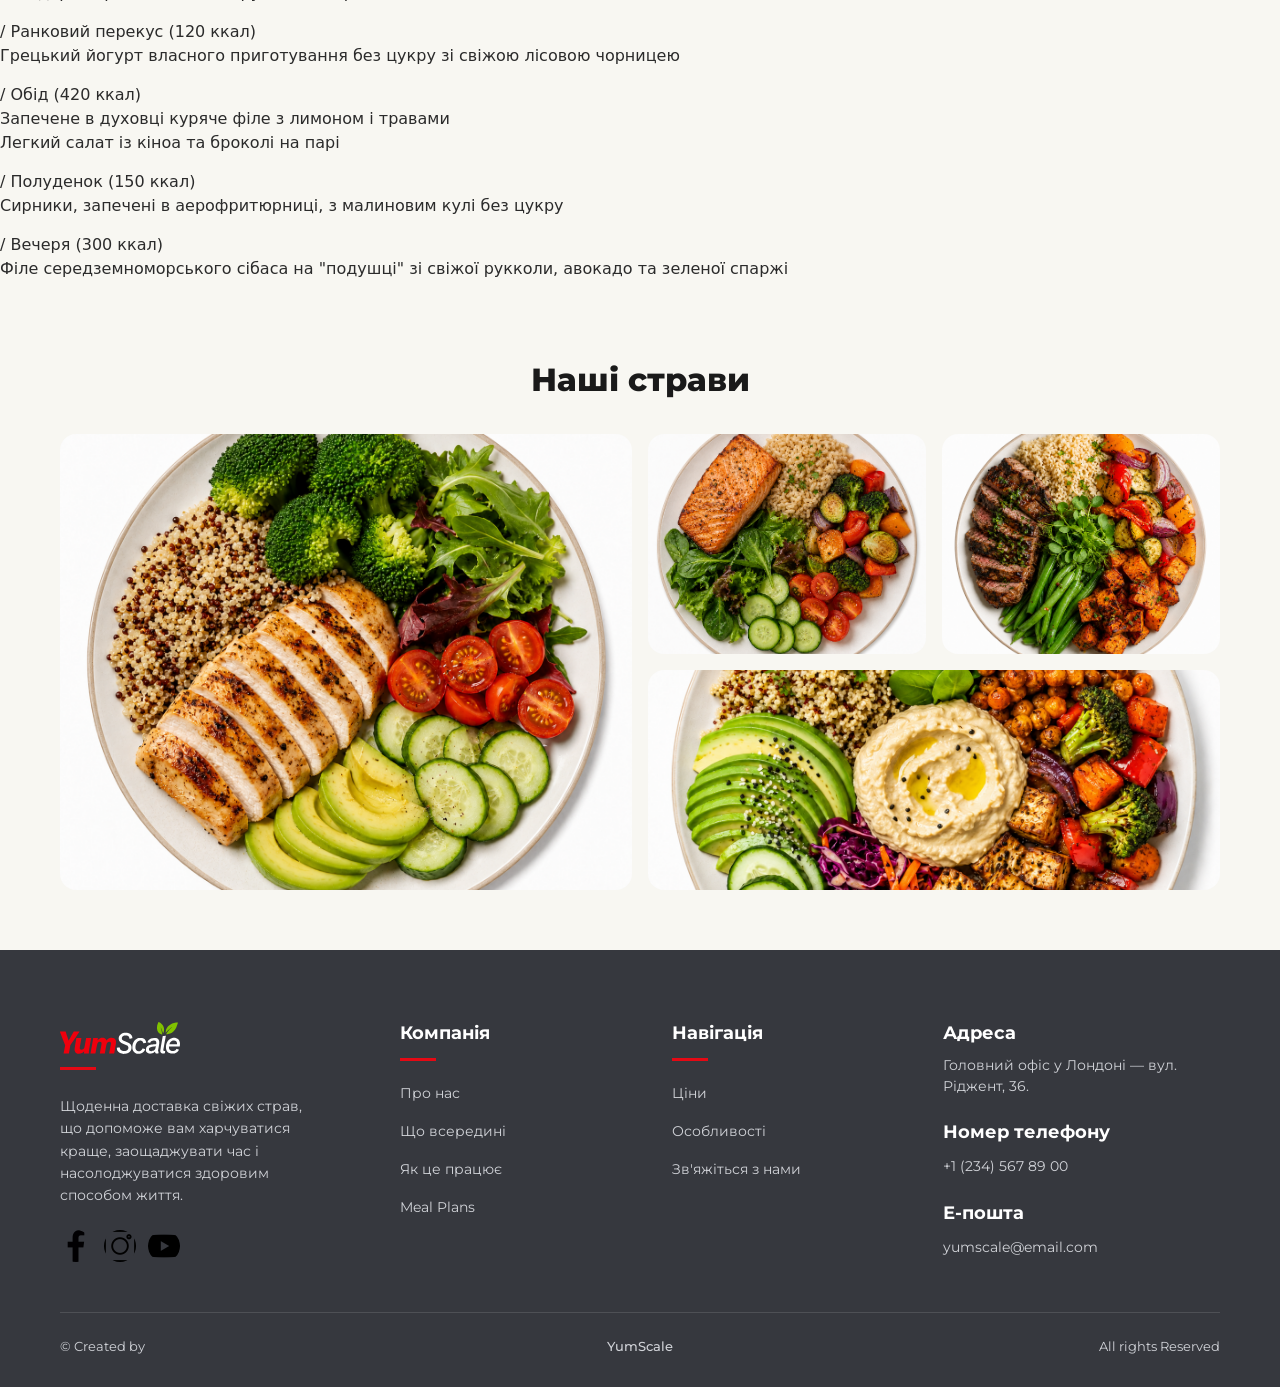
==== commit 792b16d0: "Lab13" ====
--- a/index.html
+++ b/index.html
@@ -9,20 +9,41 @@
 </head>
 <body>
     <header>
-        <img src="/Images/logo.svg" alt="#" width="100" height="30">
-        <nav>
-            <ul>
-                <li><a href="#about">Про Нас</a></li>
-                <li><a href="">Що всередині</a></li>
-                <li><a href="">Як це працює</a></li>
-                <li><a href="">Плани харчування</a></li>
-                <li><a href="/details.html">Контакти</a></li>
-            </ul>
+        <button class="hamburger" aria-label="Меню">
+            <span class="bar"></span>
+            <span class="bar"></span>
+            <span class="bar"></span>
+        </button>
+
+        <nav class="mobile-menu">
+            <div class="mobile-menu__socials">
+                <a href="https://facebook.com"><img src="/facebook-app-symbol.png" width="30" height="30" alt="#"></a>
+                <a href="https://instagram.com"><img src="/instagram.png" alt="#" width="30" height="30"></a>
+                <a href="https://www.youtube.com/"><img src="/youtube.png" alt="#" width="30" height="30"></a>
+            </div>
+            <a href="#">Про Нас</a>
+            <a href="#">Що всередині</a>
+            <a href="#">Як це працює</a>
+            <a href="#">Плани харчування</a>
+            <a href="#">Контакти</a>
         </nav>
-        <div>
-            <a href="https://facebook.com"><img src="/facebook-app-symbol.png" width="30" height="30" alt="#"></a>
-            <a href="https://instagram.com"><img src="/instagram.png" alt="#" width="30" height="30"></a>
-            <a href="https://www.youtube.com/"><img src="/youtube.png" alt="#" width="30" height="30"></a>
+
+        <div class="main-menu">
+            <img src="/Images/logo.svg" alt="#" width="100" height="30">
+            <nav>
+                <ul>
+                    <li><a href="#about">Про Нас</a></li>
+                    <li><a href="">Що всередині</a></li>
+                    <li><a href="">Як це працює</a></li>
+                    <li><a href="">Плани харчування</a></li>
+                    <li><a href="/details.html">Контакти</a></li>
+                </ul>
+            </nav>
+            <div class="main-menu__socials">
+                <a href="https://facebook.com"><img src="/facebook-app-symbol.png" width="30" height="30" alt="#"></a>
+                <a href="https://instagram.com"><img src="/instagram.png" alt="#" width="30" height="30"></a>
+                <a href="https://www.youtube.com/"><img src="/youtube.png" alt="#" width="30" height="30"></a>
+            </div>
         </div>
     </header>
 
@@ -338,6 +359,9 @@
             </div>
         </div>
     </footer>
+    <div class="scroll-down">
+        <span>↓</span>
+    </div>
     <a href="#" class="back-to-top">↑</a>
     <script src="https://cdn.jsdelivr.net/npm/swiper@11/swiper-bundle.min.js"></script>
     <script src="script.js"></script>
--- a/css.css
+++ b/css.css
@@ -1,3 +1,4 @@
+@charset "UTF-8";
 @import url("https://fonts.googleapis.com/css2?family=Montserrat:wght@400;500;600;700&display=swap");
 * {
   box-sizing: border-box;
@@ -16,6 +17,17 @@
   line-height: 1.5;
 }
 
+@keyframes bounce {
+  0%, 20%, 50%, 80%, 100% {
+    transform: translateY(0);
+  }
+  40% {
+    transform: translateY(-10px);
+  }
+  60% {
+    transform: translateY(-5px);
+  }
+}
 .back-to-top {
   position: fixed;
   bottom: 30px;
@@ -30,32 +42,125 @@
   text-decoration: none;
   font-size: 24px;
   opacity: 0.7;
-  transition: 0.3s;
 }
 
 .back-to-top:hover {
   opacity: 1;
-  background-color: #e67e22;
-}
-
+  background-color: #7cb342;
+}
+
+/*--------------------АДАПТАБЛЕ--------------------------------------*/
+@media (max-width: 1126px) {
+  .about__container {
+    flex-direction: column;
+    gap: 32px;
+  }
+  .about__image {
+    width: 100%;
+    max-width: 452px;
+    height: auto;
+  }
+  .plan-details {
+    display: flex;
+    flex-direction: column;
+    gap: 24px;
+  }
+  .plan-details__image {
+    width: 100%;
+    max-width: 400px;
+    height: auto;
+  }
+  .footer__grid {
+    grid-template-columns: repeat(2, 1fr);
+    gap: 32px;
+  }
+}
+@media (max-width: 870px) {
+  .head {
+    padding: 40px 0 80px 0;
+  }
+  .head__container {
+    flex-direction: column;
+    text-align: center;
+    gap: 32px;
+  }
+  .head__content {
+    max-width: 100%;
+  }
+  .head__title {
+    font-size: 36px;
+  }
+  .head__description {
+    margin: 0 auto 28px auto;
+  }
+  .head__actions {
+    justify-content: center;
+    flex-wrap: wrap;
+  }
+  .ration-slider {
+    padding: 0 36px;
+    margin-top: 20px;
+  }
+  .features-list {
+    flex-direction: column;
+    gap: 8px;
+  }
+  .plans__tabs {
+    display: flex;
+    flex-wrap: wrap;
+    gap: 10px;
+    padding: 0;
+    list-style: none;
+  }
+  .gallery__grid {
+    grid-template-columns: 1fr;
+    grid-auto-rows: 220px;
+  }
+  .gallery__item--large,
+  .gallery__item--wide {
+    grid-column: span 1;
+    grid-row: span 1;
+  }
+  .footer__grid {
+    grid-template-columns: 1fr;
+  }
+  .footer__bottom {
+    grid-template-columns: 1fr;
+    gap: 10px;
+    text-align: center;
+  }
+  .footer__copy--left,
+  .footer__copy--center,
+  .footer__copy--right {
+    justify-self: center;
+  }
+}
+/*----------------------------ХЕДЕЕЕЕЕЕР------------------------------------*/
 header {
   position: sticky;
+  top: 0;
+  z-index: 100;
   background-color: #36383e;
   padding: 16px 40px;
+}
+
+.main-menu {
+  width: 100%;
   display: flex;
   align-items: center;
   justify-content: space-between;
-  top: 0;
-  z-index: 100;
-}
-
-header nav ul {
-  display: flex;
+}
+
+.main-menu nav ul {
+  display: flex;
+  align-items: center;
   list-style: none;
   gap: 32px;
-}
-
-header nav a {
+  margin: 0;
+  padding: 0;
+}
+
+.main-menu nav a {
   color: #ffffff;
   text-decoration: none;
   font-size: 14px;
@@ -63,27 +168,128 @@
   transition: color 0.2s ease;
 }
 
-header nav a:hover {
+.main-menu nav a:hover {
   color: #8bc34a;
 }
 
-header div {
+.main-menu__socials {
   display: flex;
   align-items: center;
   gap: 12px;
 }
 
-header div a img {
+.main-menu__socials a img {
   display: block;
   border-radius: 50%;
   transition: transform 0.2s ease, opacity 0.2s ease;
 }
 
-header div a img:hover {
+.main-menu__socials a img:hover {
   transform: scale(1.1);
   opacity: 0.9;
 }
 
+/*-----------------Hamburger---------------------*/
+.hamburger {
+  display: none;
+  border: none;
+  background: transparent;
+  cursor: pointer;
+  position: relative;
+  z-index: 101;
+}
+
+.hamburger.active .bar:nth-child(2) {
+  opacity: 0;
+}
+
+.hamburger.active .bar:nth-child(1) {
+  transform: translateY(8px) rotate(45deg);
+}
+
+.hamburger.active .bar:nth-child(3) {
+  transform: translateY(-8px) rotate(-45deg);
+}
+
+.mobile-menu {
+  position: fixed;
+  left: -100%;
+  top: 0;
+  width: 70%;
+  height: 100vh;
+  background: white;
+  transition: 0.3s;
+}
+
+.mobile-menu.active {
+  left: 0;
+}
+
+.bar {
+  display: block;
+  width: 25px;
+  height: 3px;
+  margin: 5px auto;
+  background-color: #333;
+  transition: all 0.3s ease-in-out;
+  background-color: #fff;
+}
+
+.mobile-menu {
+  position: fixed;
+  left: -100%;
+  top: 0;
+  width: 70%;
+  height: 100vh;
+  background-color: #36383e;
+  padding: 70px 24px;
+  display: flex;
+  flex-direction: column;
+  gap: 20px;
+  z-index: 100;
+}
+
+.mobile-menu.active {
+  left: 0;
+}
+
+.mobile-menu a {
+  color: #fff;
+  text-decoration: none;
+  font-size: 16px;
+}
+
+.mobile-menu a:hover {
+  color: #8bc34a;
+}
+
+.mobile-menu__socials a:nth-child(3) img {
+  width: 34px;
+  height: 34px;
+}
+
+.mobile-menu__socials {
+  display: flex;
+  gap: 10px;
+}
+
+.mobile-menu__socials a img {
+  filter: brightness(0) invert(1);
+  transition: opacity 0.2s ease;
+}
+
+.mobile-menu__socials a img:hover {
+  opacity: 0.8;
+}
+
+@media (max-width: 870px) {
+  .hamburger {
+    display: block;
+  }
+  .main-menu {
+    display: none;
+  }
+}
 /*----------------------------------------------main------------------------------------------------------*/
 /*------------------head-------------------------*/
 .head {
@@ -115,6 +321,7 @@
   max-width: 550px;
 }
 
+/*----------------Slider---------------*/
 .ration-slider {
   position: relative;
   width: 100%;
@@ -253,6 +460,35 @@
   color: #7cb342;
 }
 
+.ration-card.swiper-slide .ration-card__title,
+.ration-card.swiper-slide .ration-card__calories,
+.ration-card.swiper-slide .ration-card__description {
+  opacity: 0;
+  transform: translateY(20px);
+  transition: opacity 0.5s ease, transform 0.5s ease;
+}
+
+.ration-card.swiper-slide-active .ration-card__title,
+.ration-card.swiper-slide-active .ration-card__calories,
+.ration-card.swiper-slide-active .ration-card__description,
+.ration-card.swiper-slide-visible .ration-card__title,
+.ration-card.swiper-slide-visible .ration-card__calories,
+.ration-card.swiper-slide-visible .ration-card__description {
+  opacity: 1;
+  transform: translateY(0);
+}
+
+.ration-card.swiper-slide-active .ration-card__calories,
+.ration-card.swiper-slide-visible .ration-card__calories {
+  transition-delay: 0.15s;
+}
+
+.ration-card.swiper-slide-active .ration-card__description,
+.ration-card.swiper-slide-visible .ration-card__description {
+  transition-delay: 0.3s;
+}
+
+/*---------------------------------------------------------*/
 .head__title {
   font-size: 52px;
   font-weight: 800;
@@ -510,7 +746,7 @@
   background-color: #e0444c;
 }
 
-/*----------------------------------Griid Gallery------------------*/
+/*----------------------------------Grid Gallery------------------*/
 .gallery {
   padding: 60px 0;
   background-color: #f8f7f2;
@@ -716,4 +952,36 @@
 
 .footer__copy--right {
   justify-self: end;
+}
+
+.scroll-down {
+  position: fixed;
+  bottom: 28px;
+  left: 50%;
+  text-align: center;
+  margin-top: 50px;
+  font-size: 30px;
+  color: #333;
+  animation: bounce 2s infinite;
+}
+
+.scroll-down:hover {
+  background-color: #fff;
+  color: #ffffff;
+  animation-play-state: paused;
+}
+
+.scroll-down--hidden {
+  opacity: 0;
+  visibility: hidden;
+  pointer-events: none;
+}
+
+@keyframes bounceDown {
+  0%, 100% {
+    transform: translate(-50%, 0);
+  }
+  50% {
+    transform: translate(-50%, 8px);
+  }
 }/*# sourceMappingURL=css.css.map */
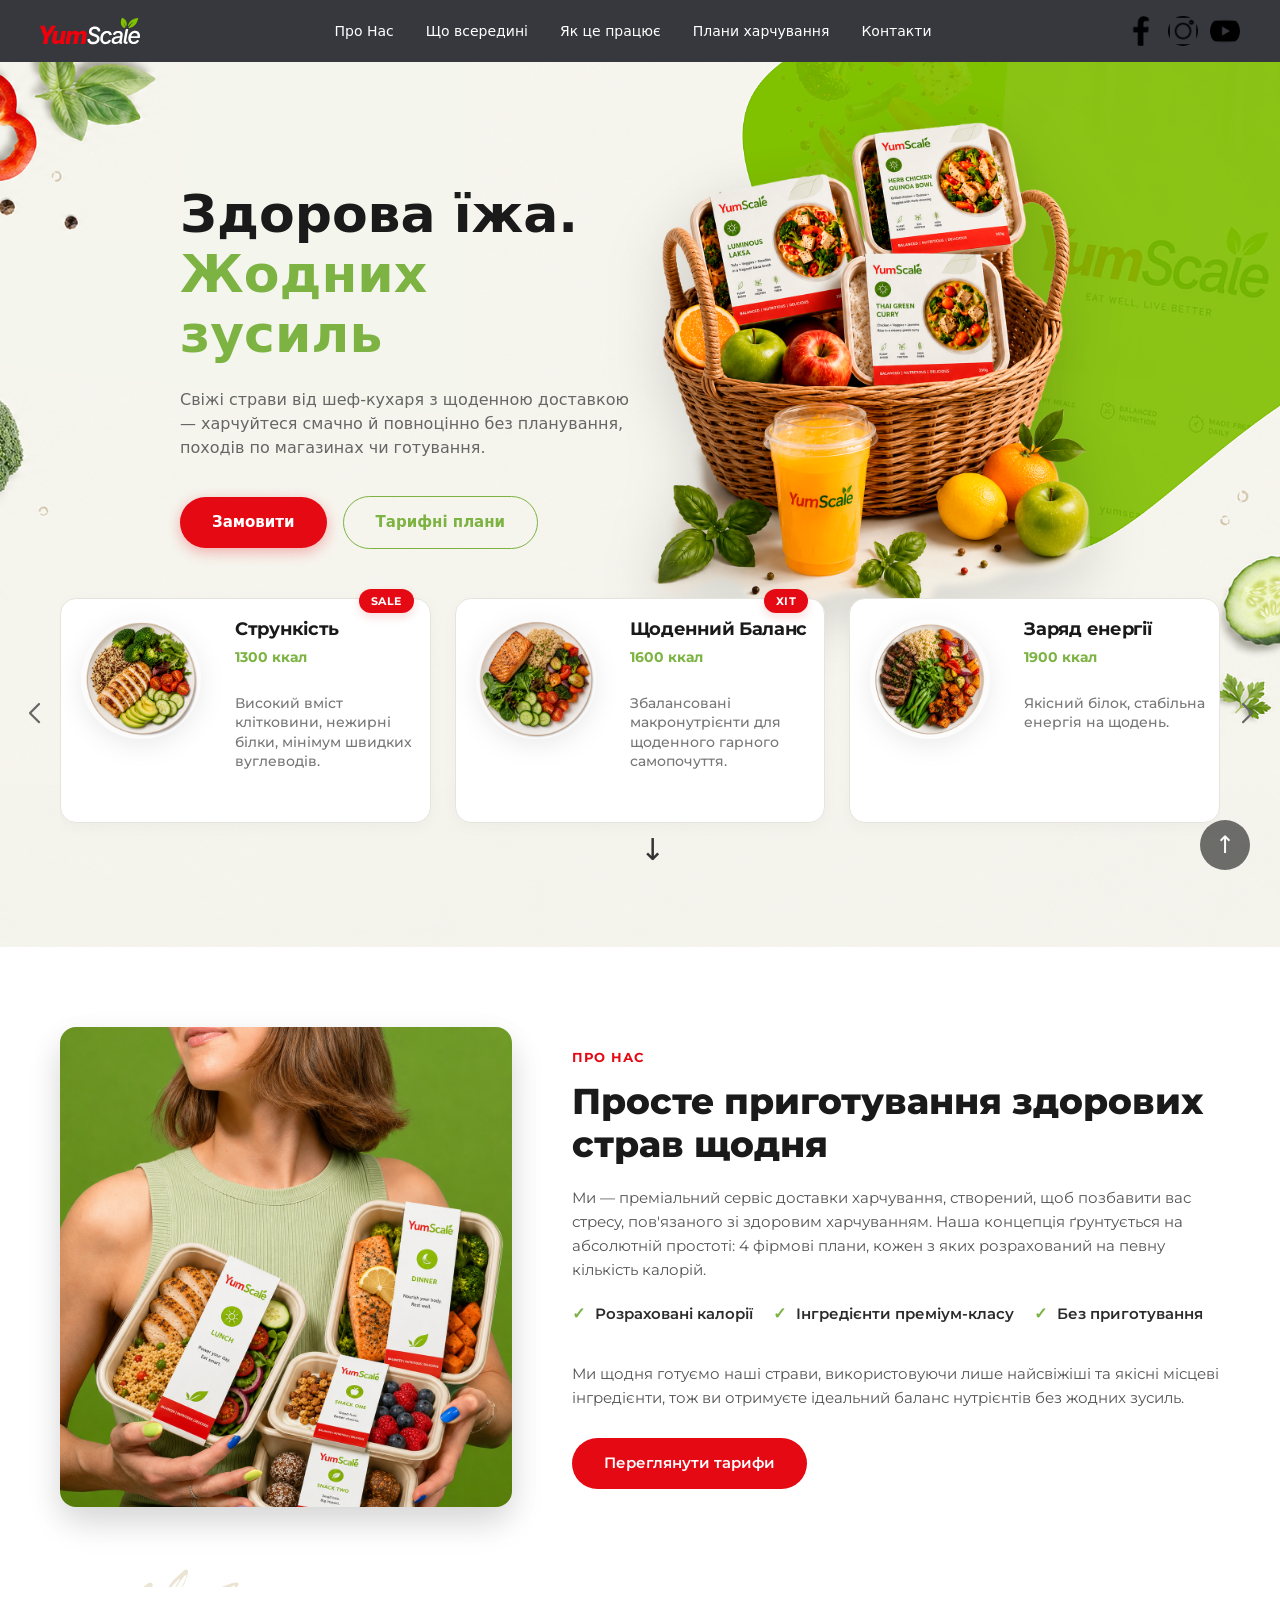
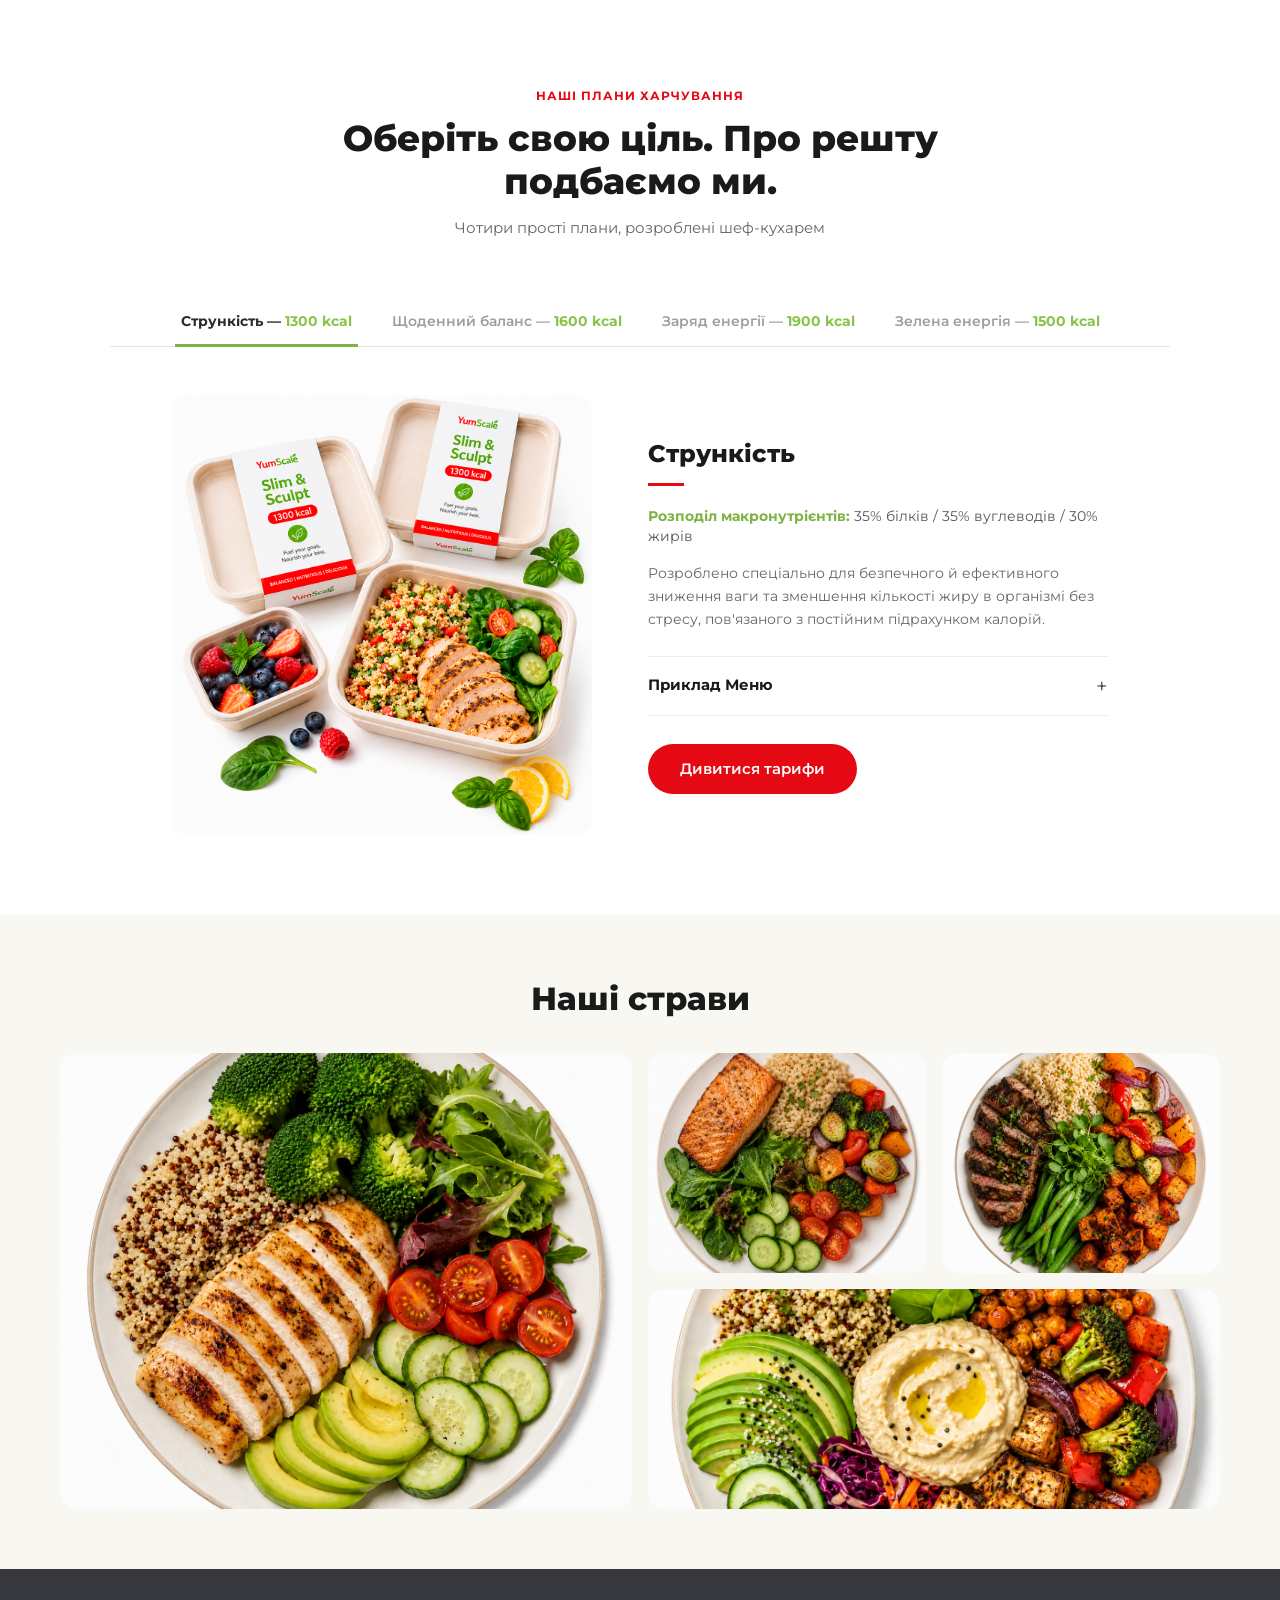
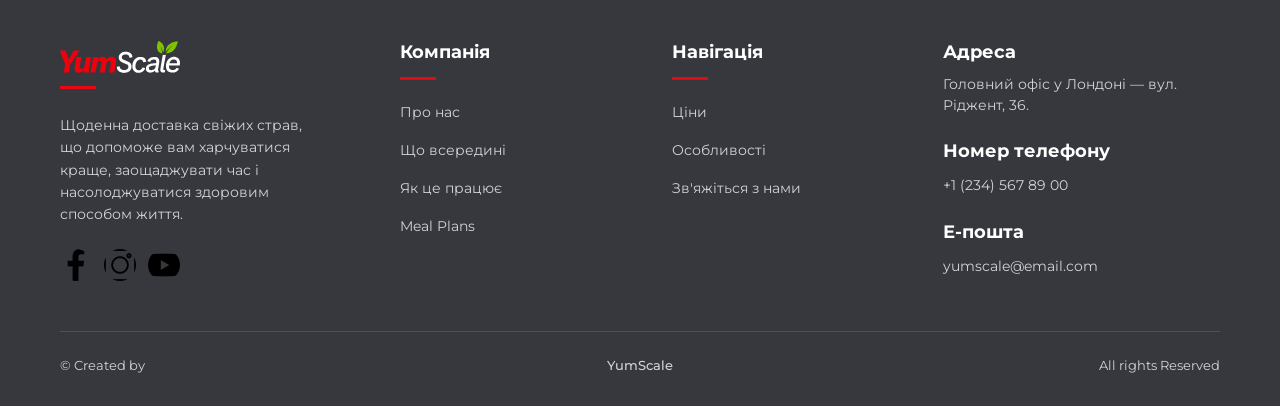
==== commit f2f8c155: "Lab15" ====
--- a/index.html
+++ b/index.html
@@ -195,86 +195,141 @@
             </div>
         </section>
 
-        <section class="plans">
-            <div class="plans__container">
-
-                <header class="plans__header">
-                    <span class="plans__subtitle">НАШІ ПЛАНИ ХАРЧУВАННЯ</span>
-                    <h2 class="plans__title">Оберіть свою ціль. Про решту подбаємо ми.</h2>
-                    <p class="plans__description">Чотири прості плани, розроблені шеф-кухарем</p>
-                </header>
-
-                <ul class="plans__tabs tabs-menu">
-                    <li class="tabs-menu__item">
-                        <button class="tabs-menu__btn tabs-menu__btn--active" type="button">Стрункість — <strong>1300 kcal</strong></button>
-                    </li>
-                    <li class="tabs-menu__item">
-                        <button class="tabs-menu__btn" type="button">Щоденний баланс — <strong>1600 kcal</strong></button>
-                    </li>
-                    <li class="tabs-menu__item">
-                        <button class="tabs-menu__btn" type="button">Заряд енергії — <strong>1900 kcal</strong></button>
-                    </li>
-                    <li class="tabs-menu__item">
-                        <button class="tabs-menu__btn" type="button">Зелена енергія — <strong>1500 kcal</strong></button>
-                    </li>
-                </ul>
-
-                <div class="plans__content plan-details">
-                
-                    <div class="plan-details__media">
-                        <img src="/Images/meal1.png" alt="Раціон Slim & Sculpt 1300 kcal" class="plan-details__image">
-                    </div>
-                
-                    <div class="plan-details__info">
-                        <h3 class="plan-details__title">The Weight Loss Champion</h3>
-                        <p class="plan-details__text">Розроблено спеціально для безпечного й ефективного зниження ваги та зменшення кількості жиру в організмі без стресу.</p>
-                        <h4 class="plan-details__menu-title">Приклад Меню</h4>
-                    
-                        <ul class="nested-menu">
-                            <ol class="nested-menu__sublist">
-
-                                <li class="nested-menu__item nested-menu__item--level-2">
-                                    <span class="nested-menu__meal-title"> / Сніданок (310 ккал)</span>
-                                    <ul class="nested-menu__dish-list">
-                                        <li class="nested-menu__dish-item">Фритата зі шпинатом і козячим сиром</li>
-                                        <li class="nested-menu__dish-item">Помідори чері та скибочки хрусткого огірка</li>
-                                    </ul>
-                                </li>
-                            
-                                <li class="nested-menu__item nested-menu__item--level-2">
-                                    <span class="nested-menu__meal-title"> / Ранковий перекус (120 ккал)</span>
-                                    <ul class="nested-menu__dish-list">
-                                        <li class="nested-menu__dish-item">Грецький йогурт власного приготування без цукру зі свіжою лісовою чорницею</li>
-                                    </ul>
-                                </li>
-                            
-                                <li class="nested-menu__item nested-menu__item--level-2">
-                                    <span class="nested-menu__meal-title"> / Обід (420 ккал)</span>
-                                    <ul class="nested-menu__dish-list">
-                                        <li class="nested-menu__dish-item">Запечене в духовці куряче філе з лимоном і травами</li>
-                                        <li class="nested-menu__dish-item">Легкий салат із кіноа та броколі на парі</li>
-                                    </ul>
-                                </li>
-                            
-                                <li class="nested-menu__item nested-menu__item--level-2">
-                                    <span class="nested-menu__meal-title"> / Полуденок (150 ккал)</span>
-                                    <ul class="nested-menu__dish-list">
-                                        <li class="nested-menu__dish-item">Сирники, запечені в аерофритюрниці, з малиновим кулі без цукру</li>
-                                    </ul>
-                                </li>
-                            
-                                <li class="nested-menu__item nested-menu__item--level-2">
-                                    <span class="nested-menu__meal-title"> / Вечеря (300 ккал)</span>
-                                    <ul class="nested-menu__dish-list">
-                                        <li class="nested-menu__dish-item">Філе середземноморського сібаса на "подушці" зі свіжої рукколи, авокадо та зеленої спаржі</li>
-                                    </ul>
-                                </li>
-                            </ol>
-                        </ul>
-                    </div>
-                </div>
-            </div>
-        </section>
+    <section class="plans" id="plans">
+        <div class="plans__container">
+            <header class="plans__header">
+                <span class="plans__subtitle">НАШІ ПЛАНИ ХАРЧУВАННЯ</span>
+                <h2 class="plans__title">Оберіть свою ціль. Про решту подбаємо ми.</h2>
+                <p class="plans__description">Чотири прості плани, розроблені шеф-кухарем</p>
+            </header>
+
+            <div class="tabs-header">
+                <button class="tab-btn active" data-tab="plan-1300" type="button">
+                    Стрункість — <span>1300 kcal</span>
+                </button>
+                <button class="tab-btn" data-tab="plan-1600" type="button">
+                    Щоденний баланс — <span>1600 kcal</span>
+                </button>
+                <button class="tab-btn" data-tab="plan-1900" type="button">
+                    Заряд енергії — <span>1900 kcal</span>
+                </button>
+                <button class="tab-btn" data-tab="plan-1500" type="button">
+                    Зелена енергія — <span>1500 kcal</span>
+                </button>
+            </div>
+
+            <div class="tabs-body">
+
+
+                <div id="plan-1300" class="tab-content active">
+                    <div class="plan-details">
+                        <div class="plan-details__media">
+                            <img src="/Images/meal1.png" alt="Стрункість 1300 kcal" class="plan-details__image">
+                        </div>
+                        <div class="plan-details__info">
+                            <h3 class="plan-details__title">Стрункість</h3>
+                            <p class="plan-details__macros">
+                                <strong>Розподіл макронутрієнтів:</strong> 35% білків / 35% вуглеводів / 30% жирів
+                            </p>
+                            <p class="plan-details__text">
+                                Розроблено спеціально для безпечного й ефективного зниження ваги та зменшення кількості жиру в організмі без стресу, пов'язаного з постійним підрахунком калорій.
+                            </p>
+                            <details class="plan-details__accordion">
+                                <summary>Приклад Меню</summary>
+                                <ul class="plan-details__menu-list">
+                                    <li><strong>Сніданок (310 ккал):</strong> Фритата зі шпинатом і козячим сиром, помідори чері</li>
+                                    <li><strong>Перекус (120 ккал):</strong> Грецький йогурт без цукру зі свіжою чорницею</li>
+                                    <li><strong>Обід (420 ккал):</strong> Запечене куряче філе з лимоном, кіноа та броколі</li>
+                                    <li><strong>Полуденок (150 ккал):</strong> Сирники в аерофритюрниці з малиновим кулі</li>
+                                    <li><strong>Вечеря (300 ккал):</strong> Філе сібаса на подушці з руколи, авокадо та спаржі</li>
+                                </ul>
+                            </details>
+                            <a href="#prices" class="btn btn--primary">Дивитися тарифи</a>
+                        </div>
+                    </div>
+                </div>
+
+                <div id="plan-1600" class="tab-content">
+                    <div class="plan-details">
+                        <div class="plan-details__media">
+                            <img src="/Images/ChatGPT Image Jun 30, 2026, 11_27_59 AM (4).png" alt="Щоденний баланс 1600 kcal" class="plan-details__image">
+                        </div>
+                        <div class="plan-details__info">
+                            <h3 class="plan-details__title">Щоденний баланс</h3>
+                            <p class="plan-details__macros">
+                                <strong>Розподіл макронутрієнтів:</strong> 30% білків / 45% вуглеводів / 25% жирів
+                            </p>
+                            <p class="plan-details__text">
+                                Ідеальний вибір для підтримки поточної ваги, стабільного рівня енергії протягом усього робочого дня та комфортного самопочуття.
+                            </p>
+                            <details class="plan-details__accordion">
+                                <summary>Приклад Меню</summary>
+                                <ul class="plan-details__menu-list">
+                                    <li><strong>Сніданок (400 ккал):</strong> Вівсянка на мигдалевому молоці з горіхами та ягодами</li>
+                                    <li><strong>Обід (550 ккал):</strong> Індичка су-від з булгуром та запеченими овочами</li>
+                                    <li><strong>Вечеря (450 ккал):</strong> Лосось на грилі з зеленим салатом та кунжутною заправкою</li>
+                                </ul>
+                            </details>
+                            <a href="#prices" class="btn btn--primary">Дивитися тарифи</a>
+                        </div>
+                    </div>
+                </div>
+
+                <div id="plan-1900" class="tab-content">
+                    <div class="plan-details">
+                        <div class="plan-details__media">
+                            <img src="/Images/ChatGPT Image Jun 30, 2026, 11_27_59 AM (3).png" alt="Заряд енергії 1900 kcal" class="plan-details__image">
+                        </div>
+                        <div class="plan-details__info">
+                            <h3 class="plan-details__title">Заряд енергії</h3>
+                            <p class="plan-details__macros">
+                                <strong>Розподіл макронутрієнтів:</strong> 35% білків / 45% вуглеводів / 20% жирів
+                            </p>
+                            <p class="plan-details__text">
+                                Підвищений вміст якісного білка та складних вуглеводів для активних людей, регулярних тренувань та швидкого відновлення.
+                            </p>
+                            <details class="plan-details__accordion">
+                                <summary>Приклад Меню</summary>
+                                <ul class="plan-details__menu-list">
+                                    <li><strong>Сніданок (480 ккал):</strong> Омлет з трьох яєць з лососем та цільнозерновим тостом</li>
+                                    <li><strong>Обід (680 ккал):</strong> Яловичина теріякі з бурим рисом та бобами едамаме</li>
+                                    <li><strong>Вечеря (520 ккал):</strong> Куряча грудка з бататом та теплим салатом</li>
+                                </ul>
+                            </details>
+                            <a href="#prices" class="btn btn--primary">Дивитися тарифи</a>
+                        </div>
+                    </div>
+                </div>
+
+                <div id="plan-1500" class="tab-content">
+                    <div class="plan-details">
+                        <div class="plan-details__media">
+                            <img src="/Images/ChatGPT Image Jun 30, 2026, 11_27_58 AM (2).png" alt="Зелена енергія 1500 kcal" class="plan-details__image">
+                        </div>
+                        <div class="plan-details__info">
+                            <h3 class="plan-details__title">Зелена енергія</h3>
+                            <p class="plan-details__macros">
+                                <strong>Розподіл макронутрієнтів:</strong> 25% білків / 50% вуглеводів / 25% жирів
+                            </p>
+                            <p class="plan-details__text">
+                                100% рослинний раціон на основі бобових, кіноа, авокадо та сезонних овочів для легкості та очищення організму.
+                            </p>
+                            <details class="plan-details__accordion">
+                                <summary>Приклад Меню</summary>
+                                <ul class="plan-details__menu-list">
+                                    <li><strong>Сніданок (380 ккал):</strong> Чіа-пудинг на кокосовому молоці з манго</li>
+                                    <li><strong>Обід (520 ккал):</strong> Боул з нутом, кіноа, авокадо та соусом тахіні</li>
+                                    <li><strong>Вечеря (420 ккал):</strong> Крем-суп із сочевиці та салат з тофу</li>
+                                </ul>
+                            </details>
+                            <a href="#prices" class="btn btn--primary">Дивитися тарифи</a>
+                        </div>
+                    </div>
+                </div>
+
+            </div>
+        </div>
+    </section>
 
     </main>
 
@@ -362,6 +417,43 @@
     <div class="scroll-down">
         <span>↓</span>
     </div>
+    
+    <div class="order-modal" id="my-modal" aria-hidden="true">
+        <button class="order-modal__close close-modal" id="closeOrderModal" aria-label="Закрити форму">✕</button>
+        <div class="order-modal__dialog">
+            <span class="order-modal__subtitle">CONTACT FORM</span>
+            <h2 class="order-modal__title">Ready to Start?<br>Secure Your Plan</h2>
+            <p class="order-modal__description">Fill out the form below to lock in your chef-crafted nutrition.</p>
+
+            <form class="order-modal__form" id="orderForm">
+                <input type="text" class="order-modal__input" name="name" placeholder="Your Name*" required>
+                <input type="tel" class="order-modal__input" name="phone" placeholder="Phone Number*" required>
+                <input type="email" class="order-modal__input" name="email" placeholder="Email*" required>
+
+                <div class="order-modal__select-wrap">
+                    <select class="order-modal__select" name="nutrition" required>
+                        <option value="" disabled selected>Choose Your Nutrition</option>
+                        <option value="1300">Стрункість — 1300 kcal</option>
+                        <option value="1600">Щоденний баланс — 1600 kcal</option>
+                        <option value="1900">Заряд енергії — 1900 kcal</option>
+                        <option value="1500">Зелена енергія — 1500 kcal</option>
+                    </select>
+                </div>
+
+                <div class="order-modal__select-wrap">
+                    <select class="order-modal__select" name="duration" required>
+                        <option value="" disabled selected>Select Duration</option>
+                        <option value="trial">Trial — 3 Days</option>
+                        <option value="week">1 Week (7 Days)</option>
+                        <option value="two-weeks">2 Weeks (14 Days)</option>
+                        <option value="month">1 Month (30 Days)</option>
+                    </select>
+                </div>
+
+                <button type="submit" class="order-modal__submit">Order Now</button>
+            </form>
+        </div>
+    </div>
     <a href="#" class="back-to-top">↑</a>
     <script src="https://cdn.jsdelivr.net/npm/swiper@11/swiper-bundle.min.js"></script>
     <script src="script.js"></script>
--- a/css.css
+++ b/css.css
@@ -199,12 +199,12 @@
   z-index: 101;
 }
 
+.hamburger.active .bar:nth-child(1) {
+  transform: translateY(8px) rotate(45deg);
+}
+
 .hamburger.active .bar:nth-child(2) {
   opacity: 0;
-}
-
-.hamburger.active .bar:nth-child(1) {
-  transform: translateY(8px) rotate(45deg);
 }
 
 .hamburger.active .bar:nth-child(3) {
@@ -984,4 +984,394 @@
   50% {
     transform: translate(-50%, 8px);
   }
+}
+/*----------------------------Плани харчування--------------------------------------------*/
+.plans {
+  padding: 80px 0;
+  background-color: #fff;
+  font-family: "Montserrat", sans-serif;
+}
+
+.plans__container {
+  max-width: 1100px;
+  margin: 0 auto;
+  padding: 0 20px;
+}
+
+.plans__header {
+  position: relative;
+  text-align: center;
+  max-width: 680px;
+  margin: 0 auto 44px auto;
+  background-color: #fff;
+  z-index: 1;
+}
+
+.plans__subtitle {
+  display: inline-block;
+  font-size: 12px;
+  font-weight: 700;
+  text-transform: uppercase;
+  letter-spacing: 1px;
+  color: #e50914;
+  margin-bottom: 12px;
+}
+
+.plans__title {
+  font-size: 36px;
+  font-weight: 800;
+  line-height: 1.2;
+  color: #1a1a1a;
+  margin-bottom: 14px;
+}
+
+.plans__description {
+  font-size: 15px;
+  color: #666;
+  margin: 0;
+}
+
+.tabs-header {
+  display: flex;
+  justify-content: center;
+  flex-wrap: wrap;
+  gap: 28px;
+  border-bottom: 1px solid #e5e5e5;
+  margin-bottom: 48px;
+}
+
+.tab-btn {
+  font-family: "Montserrat", sans-serif;
+  background: none;
+  border: none;
+  border-bottom: 3px solid transparent;
+  padding: 12px 6px 14px 6px;
+  margin-bottom: -1px;
+  font-size: 14px;
+  font-weight: 600;
+  color: #9e9e9e;
+  cursor: pointer;
+  transition: color 0.2s ease, border-color 0.2s ease;
+}
+
+.tab-btn span {
+  color: #8bc34a;
+  font-weight: 700;
+}
+
+.tab-btn:hover {
+  color: #444444;
+}
+
+.tab-btn.active {
+  color: #2b2b2b;
+  border-bottom: 3px solid #7cb342;
+  font-weight: 700;
+}
+
+.tab-content {
+  display: none;
+  animation: fadeIn 0.45s ease;
+}
+
+.tab-content.active {
+  display: block;
+}
+
+@keyframes fadeIn {
+  from {
+    opacity: 0;
+    transform: translateY(8px);
+  }
+  to {
+    opacity: 1;
+    transform: translateY(0);
+  }
+}
+.plan-details {
+  display: flex;
+  align-items: center;
+  justify-content: center;
+  gap: 56px;
+}
+
+.plan-details__media {
+  flex: 0 1 420px;
+}
+
+.plan-details__image {
+  width: 100%;
+  height: auto;
+  border-radius: 16px;
+  display: block;
+  -o-object-fit: cover;
+     object-fit: cover;
+}
+
+.plan-details__info {
+  flex: 0 1 460px;
+}
+
+.plan-details__title {
+  position: relative;
+  font-size: 24px;
+  font-weight: 800;
+  color: #1a1a1a;
+  padding-bottom: 14px;
+  margin-bottom: 20px;
+}
+
+.plan-details__title::after {
+  content: "";
+  position: absolute;
+  left: 0;
+  bottom: 0;
+  width: 36px;
+  height: 3px;
+  background-color: #e50914;
+}
+
+.plan-details__macros {
+  font-size: 13.5px;
+  color: #555555;
+  margin-bottom: 16px;
+}
+
+.plan-details__macros strong {
+  color: #7cb342;
+}
+
+.plan-details__text {
+  font-size: 14px;
+  line-height: 1.65;
+  color: #666;
+  margin-bottom: 24px;
+}
+
+.plan-details__accordion {
+  border-top: 1px solid #eeeeee;
+  border-bottom: 1px solid #eeeeee;
+  padding: 14px 0;
+  margin-bottom: 28px;
+}
+
+.plan-details__accordion summary {
+  list-style: none;
+  display: flex;
+  justify-content: space-between;
+  align-items: center;
+  font-size: 15px;
+  font-weight: 700;
+  color: #1a1a1a;
+  cursor: pointer;
+}
+
+.plan-details__accordion summary::-webkit-details-marker {
+  display: none;
+}
+
+.plan-details__accordion summary::after {
+  content: "+";
+  font-size: 20px;
+  font-weight: 400;
+  color: #444;
+}
+
+.plan-details__accordion[open] summary::after {
+  content: "−";
+}
+
+.plan-details__menu-list {
+  margin: 14px 0 4px 0;
+  padding-left: 18px;
+  font-size: 13.5px;
+  color: #555;
+  line-height: 1.6;
+}
+
+.plan-details__menu-list li {
+  margin-bottom: 6px;
+}
+
+/*----------------------------ФОРМА-----------------------------------*/
+.order-modal {
+  position: fixed;
+  inset: 0;
+  background-color: rgba(25, 25, 25, 0.72);
+  display: flex;
+  align-items: center;
+  justify-content: center;
+  padding: 24px;
+  z-index: 1000;
+  opacity: 0;
+  visibility: hidden;
+  transition: opacity 0.3s ease, visibility 0.3s ease;
+  font-family: "Montserrat", sans-serif;
+}
+
+.order-modal.active {
+  opacity: 1;
+  visibility: visible;
+}
+
+.order-modal__close {
+  position: fixed;
+  top: 24px;
+  right: 32px;
+  background: none;
+  border: none;
+  color: #e50914;
+  font-size: 28px;
+  font-weight: 400;
+  line-height: 1;
+  cursor: pointer;
+  z-index: 1002;
+  transition: transform 0.2s ease, opacity 0.2s ease;
+}
+
+.order-modal__close:hover {
+  transform: scale(1.15);
+  opacity: 0.85;
+}
+
+.order-modal__dialog {
+  position: relative;
+  width: 100%;
+  max-width: 680px;
+  max-height: 92vh;
+  overflow-y: auto;
+  background-color: #f7f5ef;
+  background-image: url("/Images/bg-1.jpg");
+  background-size: cover;
+  background-position: center;
+  border-radius: 16px;
+  padding: 56px 48px 52px 48px;
+  text-align: center;
+  box-shadow: 0 24px 60px rgba(0, 0, 0, 0.3);
+  transform: translateY(16px);
+  transition: transform 0.3s ease;
+}
+
+.order-modal.active .order-modal__dialog {
+  transform: translateY(0);
+}
+
+.order-modal__subtitle {
+  display: block;
+  font-size: 11px;
+  font-weight: 700;
+  text-transform: uppercase;
+  letter-spacing: 1px;
+  color: #e50914;
+  margin-bottom: 14px;
+}
+
+.order-modal__title {
+  font-size: 40px;
+  font-weight: 800;
+  line-height: 1.15;
+  color: #2b2b2b;
+  margin: 0 0 16px 0;
+}
+
+.order-modal__description {
+  font-size: 15px;
+  color: #555;
+  margin: 0 0 32px 0;
+}
+
+.order-modal__form {
+  max-width: 490px;
+  margin: 0 auto;
+  display: flex;
+  flex-direction: column;
+  gap: 16px;
+}
+
+.order-modal__input,
+.order-modal__select {
+  width: 100%;
+  height: 46px;
+  padding: 0 22px;
+  border: none;
+  border-radius: 50px;
+  background-color: #eae9e4;
+  font-family: "Montserrat", sans-serif;
+  font-size: 13.5px;
+  color: #2b2b2b;
+  outline: none;
+  transition: background-color 0.2s ease, box-shadow 0.2s ease;
+}
+
+.order-modal__input::-moz-placeholder {
+  color: #777;
+}
+
+.order-modal__input::placeholder {
+  color: #777;
+}
+
+.order-modal__input:focus,
+.order-modal__select:focus {
+  background-color: #e2e1db;
+  box-shadow: 0 0 0 2px rgba(124, 179, 66, 0.45);
+}
+
+.order-modal__select-wrap {
+  position: relative;
+}
+
+.order-modal__select {
+  -moz-appearance: none;
+       appearance: none;
+  -webkit-appearance: none;
+  padding-right: 44px;
+  color: #777;
+  cursor: pointer;
+}
+
+.order-modal__select:valid {
+  color: #2b2b2b;
+}
+
+.order-modal__select-wrap::after {
+  content: "";
+  position: absolute;
+  right: 20px;
+  top: 50%;
+  width: 8px;
+  height: 8px;
+  border-right: 1.5px solid #777;
+  border-bottom: 1.5px solid #777;
+  transform: translateY(-65%) rotate(45deg);
+  pointer-events: none;
+}
+
+.order-modal__submit {
+  margin-top: 18px;
+  width: 100%;
+  height: 48px;
+  border: none;
+  border-radius: 50px;
+  background-color: #e50914;
+  color: #fff;
+  font-family: "Montserrat", sans-serif;
+  font-size: 14px;
+  font-weight: 700;
+  cursor: pointer;
+  transition: background-color 0.2s ease, transform 0.2s ease;
+}
+
+.order-modal__submit:hover {
+  background-color: #c70710;
+  transform: translateY(-1px);
+}
+
+.order-modal.open {
+  opacity: 1;
+  visibility: visible;
+}
+
+.order-modal.open .order-modal__dialog {
+  transform: translateY(0);
 }/*# sourceMappingURL=css.css.map */
